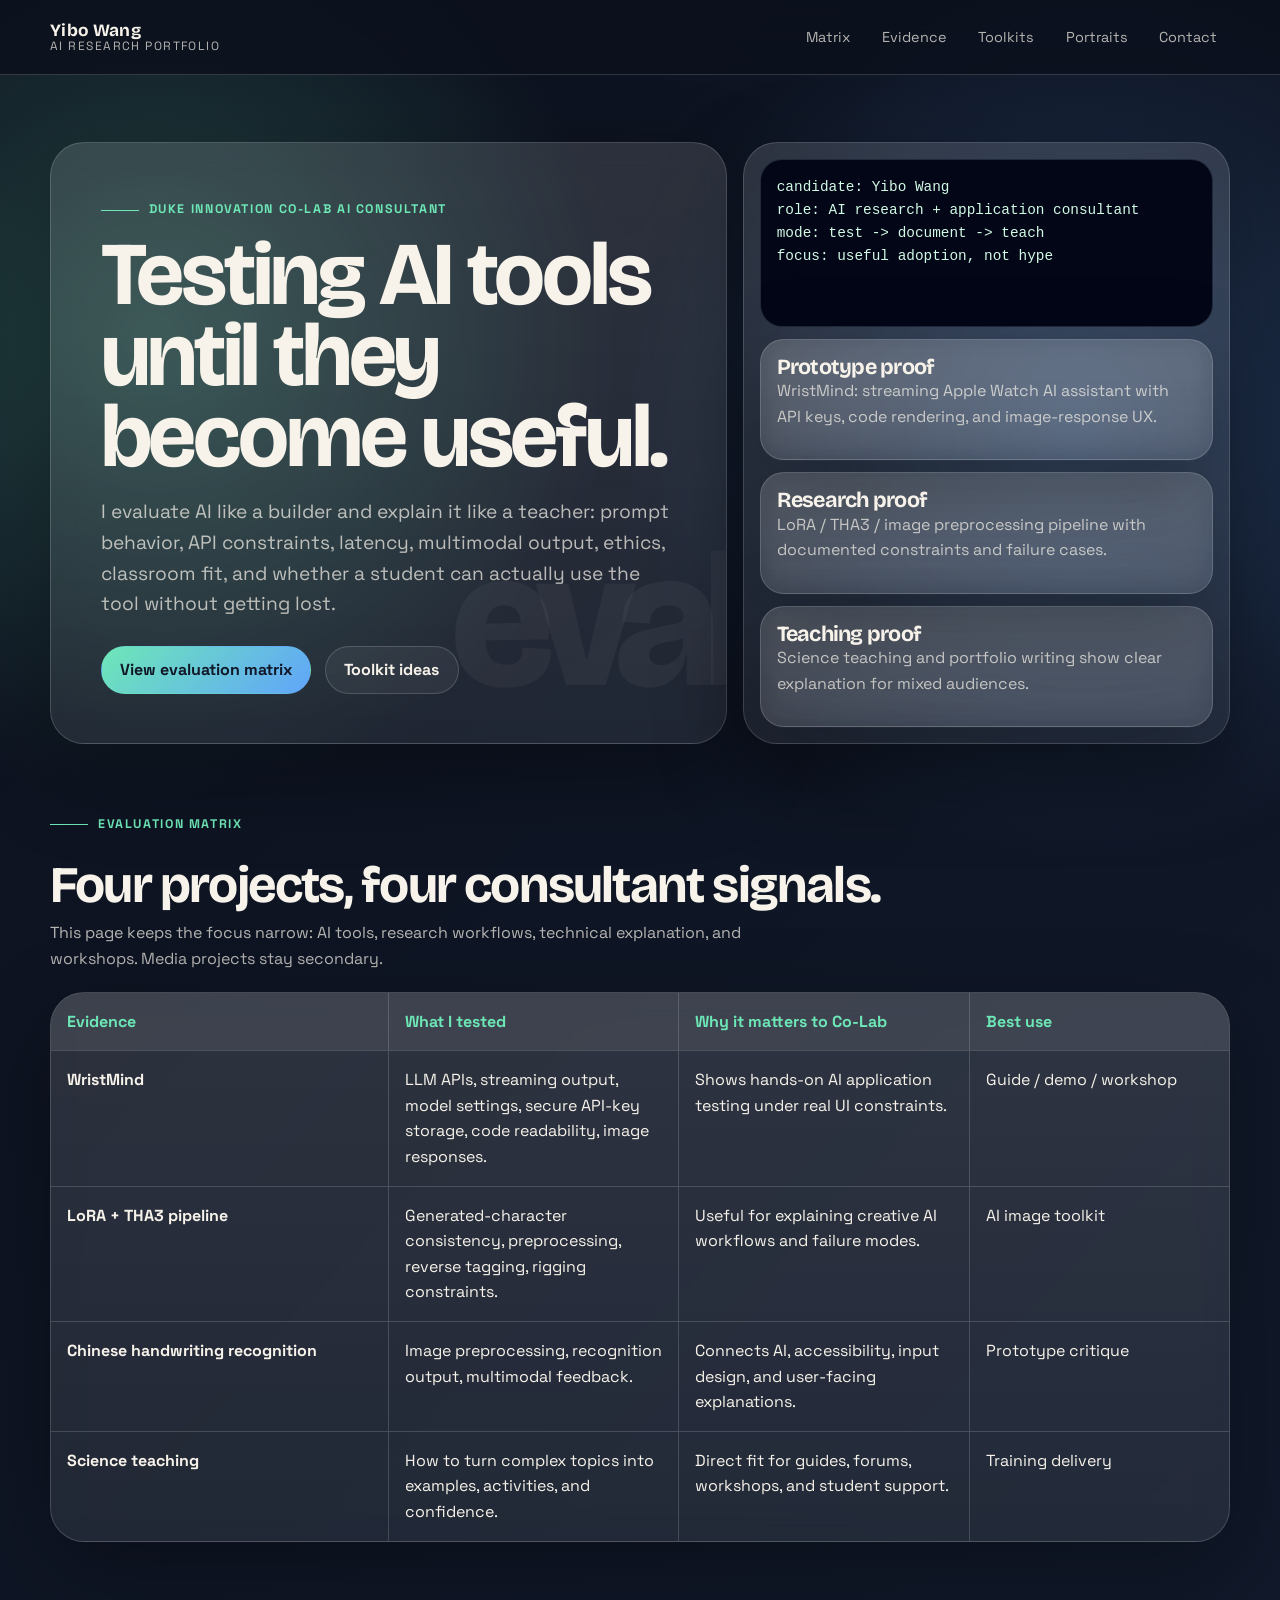
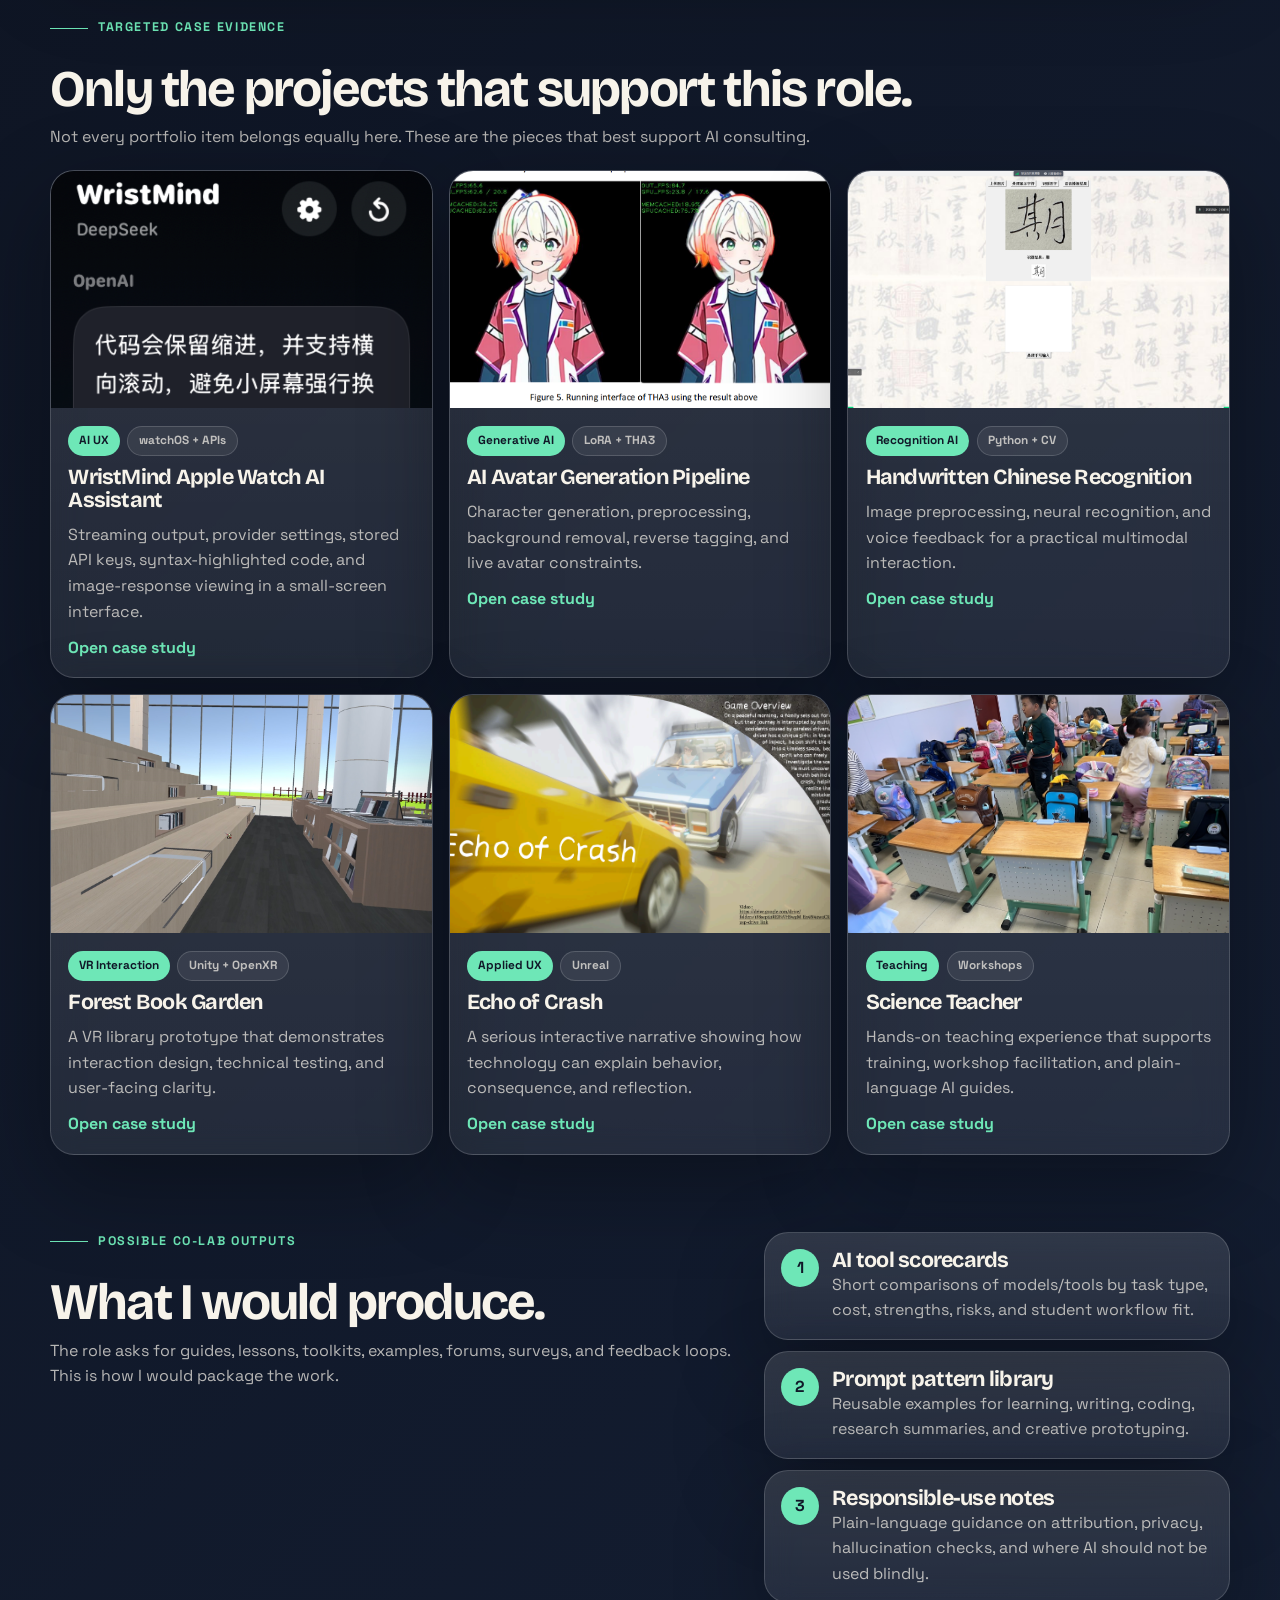
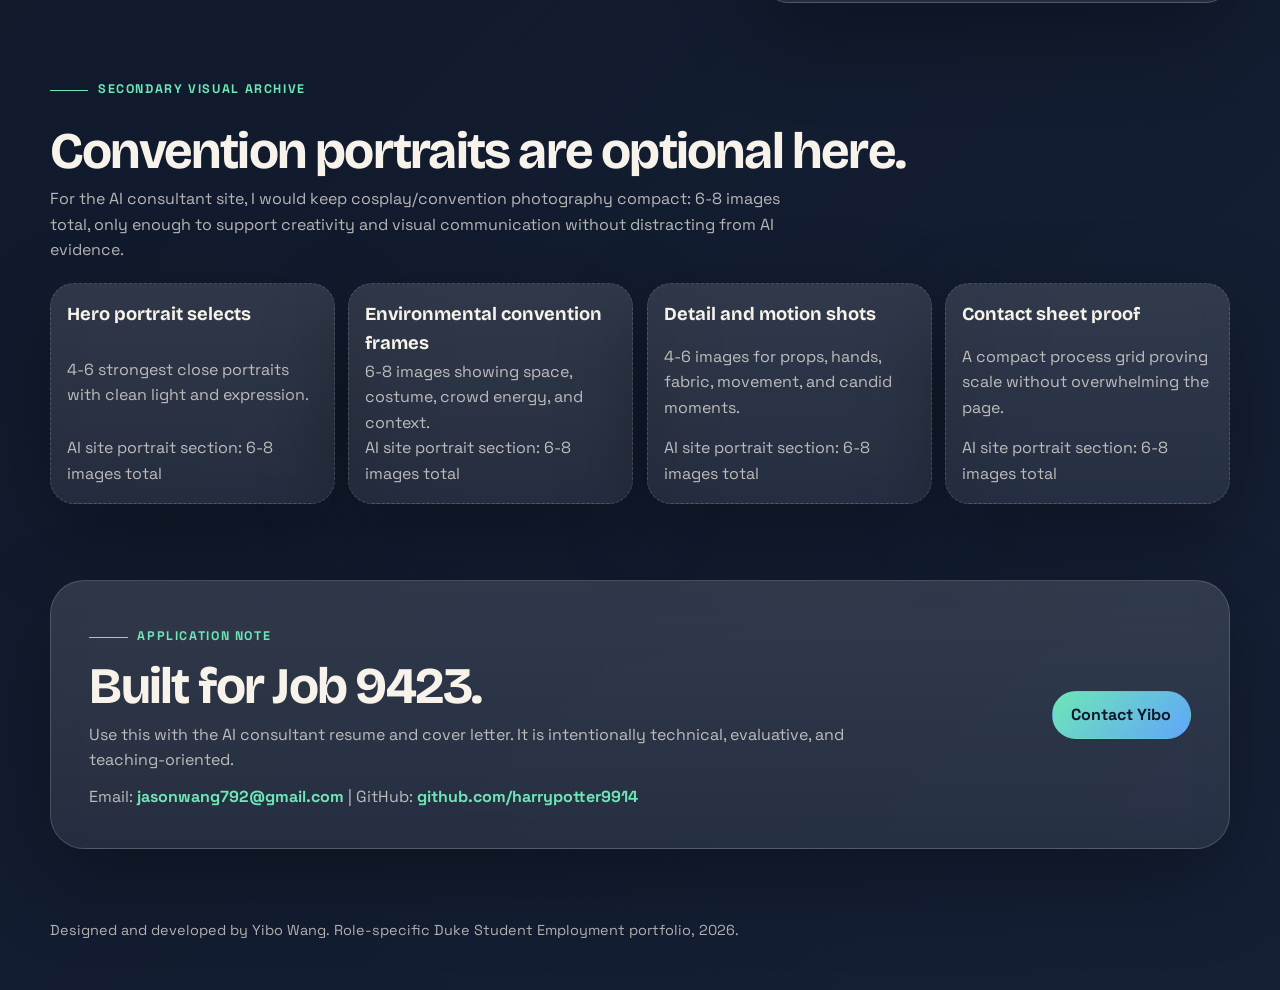
==== index.html @ 91f69fd5 "Build role-specific Duke portfolio site" ====
<!DOCTYPE html><html lang="en"><head><meta charset="UTF-8"><meta name="viewport" content="width=device-width, initial-scale=1.0"><title>Yibo Wang | AI Research and Application Consultant Portfolio</title><meta name="description" content="AI consulting portfolio for Duke Innovation Co-Lab."><meta property="og:title" content="Yibo Wang | AI Research and Application Consultant Portfolio"><meta property="og:description" content="AI consulting portfolio for Duke Innovation Co-Lab."><meta property="og:type" content="website"><link rel="preconnect" href="https://fonts.googleapis.com"><link rel="preconnect" href="https://fonts.gstatic.com" crossorigin><link href="https://fonts.googleapis.com/css2?family=Bricolage+Grotesque:wght@500;700;800&family=Space+Grotesk:wght@400;500;700&display=swap" rel="stylesheet"><link rel="stylesheet" href="assets/css/role-site.css"></head><body class="theme-ai"><header class="site-header"><div class="container header-row"><a class="brand" href="#top"><strong>Yibo Wang</strong><span>AI Research Portfolio</span></a><nav class="site-nav"><ul><li><a href="#matrix">Matrix</a></li><li><a href="#work">Evidence</a></li><li><a href="#toolkits">Toolkits</a></li><li><a href="#portraits">Portraits</a></li><li><a href="#contact">Contact</a></li></ul></nav></div></header><main id="top">
<section class="ai-hero"><div class="container ai-hero-grid"><div class="card ai-main"><div class="eyebrow">Duke Innovation Co-Lab AI Consultant</div><h1>Testing AI tools until they become useful.</h1><p class="lede">I evaluate AI like a builder and explain it like a teacher: prompt behavior, API constraints, latency, multimodal output, ethics, classroom fit, and whether a student can actually use the tool without getting lost.</p><div class="actions"><a class="button" href="#matrix">View evaluation matrix</a><a class="button-secondary" href="#toolkits">Toolkit ideas</a></div></div><aside class="terminal-card card"><pre>candidate: Yibo Wang
role: AI research + application consultant
mode: test -> document -> teach
focus: useful adoption, not hype</pre><div class="lab-stack"><div class="mini-card"><h3>Prototype proof</h3><p>WristMind: streaming Apple Watch AI assistant with API keys, code rendering, and image-response UX.</p></div><div class="mini-card"><h3>Research proof</h3><p>LoRA / THA3 / image preprocessing pipeline with documented constraints and failure cases.</p></div><div class="mini-card"><h3>Teaching proof</h3><p>Science teaching and portfolio writing show clear explanation for mixed audiences.</p></div></div></aside></div></section>
<section class="section" id="matrix"><div class="container"><div class="section-heading"><div class="eyebrow">Evaluation matrix</div><h2>Four projects, four consultant signals.</h2><p>This page keeps the focus narrow: AI tools, research workflows, technical explanation, and workshops. Media projects stay secondary.</p></div><div class="matrix"><div class="matrix-row matrix-head"><div>Evidence</div><div>What I tested</div><div>Why it matters to Co-Lab</div><div>Best use</div></div><div class="matrix-row"><div><strong>WristMind</strong></div><div>LLM APIs, streaming output, model settings, secure API-key storage, code readability, image responses.</div><div>Shows hands-on AI application testing under real UI constraints.</div><div>Guide / demo / workshop</div></div><div class="matrix-row"><div><strong>LoRA + THA3 pipeline</strong></div><div>Generated-character consistency, preprocessing, reverse tagging, rigging constraints.</div><div>Useful for explaining creative AI workflows and failure modes.</div><div>AI image toolkit</div></div><div class="matrix-row"><div><strong>Chinese handwriting recognition</strong></div><div>Image preprocessing, recognition output, multimodal feedback.</div><div>Connects AI, accessibility, input design, and user-facing explanations.</div><div>Prototype critique</div></div><div class="matrix-row"><div><strong>Science teaching</strong></div><div>How to turn complex topics into examples, activities, and confidence.</div><div>Direct fit for guides, forums, workshops, and student support.</div><div>Training delivery</div></div></div></div></section>
<section class="section" id="work"><div class="container"><div class="section-heading"><div class="eyebrow">Targeted case evidence</div><h2>Only the projects that support this role.</h2><p>Not every portfolio item belongs equally here. These are the pieces that best support AI consulting.</p></div><div class="grid-3"><article class="work-card"><img src="assets/images/wristmind/code.png" alt="WristMind Apple Watch code rendering screenshot"><div class="card-body"><div class="tag-row"><span class="tag">AI UX</span><span class="pill">watchOS + APIs</span></div><h3>WristMind Apple Watch AI Assistant</h3><p>Streaming output, provider settings, stored API keys, syntax-highlighted code, and image-response viewing in a small-screen interface.</p><a class="project-link" href="projects/wristmind.html">Open case study</a></div></article><article class="work-card"><img src="assets/images/research-project2.png" alt="AI Avatar Generation Pipeline"><div class="card-body"><div class="tag-row"><span class="tag">Generative AI</span><span class="pill">LoRA + THA3</span></div><h3>AI Avatar Generation Pipeline</h3><p>Character generation, preprocessing, background removal, reverse tagging, and live avatar constraints.</p><a class="project-link" href="projects/research-project2.html">Open case study</a></div></article><article class="work-card"><img src="assets/images/software-project2.png" alt="Handwritten Chinese Recognition"><div class="card-body"><div class="tag-row"><span class="tag">Recognition AI</span><span class="pill">Python + CV</span></div><h3>Handwritten Chinese Recognition</h3><p>Image preprocessing, neural recognition, and voice feedback for a practical multimodal interaction.</p><a class="project-link" href="projects/software-project2.html">Open case study</a></div></article><article class="work-card"><img src="assets/images/game-project1.png" alt="Forest Book Garden"><div class="card-body"><div class="tag-row"><span class="tag">VR Interaction</span><span class="pill">Unity + OpenXR</span></div><h3>Forest Book Garden</h3><p>A VR library prototype that demonstrates interaction design, technical testing, and user-facing clarity.</p><a class="project-link" href="projects/game-project1.html">Open case study</a></div></article><article class="work-card"><img src="assets/images/project3.png" alt="Echo of Crash"><div class="card-body"><div class="tag-row"><span class="tag">Applied UX</span><span class="pill">Unreal</span></div><h3>Echo of Crash</h3><p>A serious interactive narrative showing how technology can explain behavior, consequence, and reflection.</p><a class="project-link" href="projects/project3.html">Open case study</a></div></article><article class="work-card"><img src="assets/images/volunteer-project2.jpg" alt="Science Teacher"><div class="card-body"><div class="tag-row"><span class="tag">Teaching</span><span class="pill">Workshops</span></div><h3>Science Teacher</h3><p>Hands-on teaching experience that supports training, workshop facilitation, and plain-language AI guides.</p><a class="project-link" href="projects/volunteer-project2.html">Open case study</a></div></article></div></div></section>
<section class="section" id="toolkits"><div class="container toolkit-grid"><div><div class="section-heading"><div class="eyebrow">Possible Co-Lab outputs</div><h2>What I would produce.</h2><p>The role asks for guides, lessons, toolkits, examples, forums, surveys, and feedback loops. This is how I would package the work.</p></div></div><div class="toolkit-list"><div class="mini-card"><span class="number">1</span><div><h3>AI tool scorecards</h3><p>Short comparisons of models/tools by task type, cost, strengths, risks, and student workflow fit.</p></div></div><div class="mini-card"><span class="number">2</span><div><h3>Prompt pattern library</h3><p>Reusable examples for learning, writing, coding, research summaries, and creative prototyping.</p></div></div><div class="mini-card"><span class="number">3</span><div><h3>Responsible-use notes</h3><p>Plain-language guidance on attribution, privacy, hallucination checks, and where AI should not be used blindly.</p></div></div></div></div></section>
<section class="section" id="portraits"><div class="container"><div class="section-heading"><div class="eyebrow">Secondary visual archive</div><h2>Convention portraits are optional here.</h2><p>For the AI consultant site, I would keep cosplay/convention photography compact: 6-8 images total, only enough to support creativity and visual communication without distracting from AI evidence.</p></div><div class="grid-4"><article class="placeholder-card"><strong>Hero portrait selects</strong><span>4-6 strongest close portraits with clean light and expression.</span><span>AI site portrait section: 6-8 images total</span></article><article class="placeholder-card"><strong>Environmental convention frames</strong><span>6-8 images showing space, costume, crowd energy, and context.</span><span>AI site portrait section: 6-8 images total</span></article><article class="placeholder-card"><strong>Detail and motion shots</strong><span>4-6 images for props, hands, fabric, movement, and candid moments.</span><span>AI site portrait section: 6-8 images total</span></article><article class="placeholder-card"><strong>Contact sheet proof</strong><span>A compact process grid proving scale without overwhelming the page.</span><span>AI site portrait section: 6-8 images total</span></article></div></div></section>
<section class="section" id="contact"><div class="container contact-card card"><div><div class="eyebrow">Application note</div><h2>Built for Job 9423.</h2><p>Use this with the AI consultant resume and cover letter. It is intentionally technical, evaluative, and teaching-oriented.</p><p>Email: <a class="project-link" href="mailto:jasonwang792@gmail.com">jasonwang792@gmail.com</a> | GitHub: <a class="project-link" href="https://github.com/harrypotter9914">github.com/harrypotter9914</a></p></div><a class="button" href="mailto:jasonwang792@gmail.com">Contact Yibo</a></div></section>
</main><footer class="footer"><div class="container">Designed and developed by Yibo Wang. Role-specific Duke Student Employment portfolio, 2026.</div></footer></body></html>
---- assets/css/role-site.css ----
:root {
  --bg: #0c111d;
  --bg2: #152036;
  --surface: rgba(255,255,255,.08);
  --surface2: rgba(255,255,255,.13);
  --text: #f7f3ea;
  --muted: rgba(247,243,234,.72);
  --line: rgba(255,255,255,.16);
  --accent: #6ee7b7;
  --accent2: #60a5fa;
  --ink: #101828;
  --shadow: 0 30px 90px rgba(0,0,0,.32);
  --radius-xl: 34px;
  --radius-lg: 24px;
  --radius-md: 16px;
  --max: 1180px;
}
.theme-cinema { --bg:#130d0b; --bg2:#281611; --surface:rgba(255,241,224,.09); --surface2:rgba(255,241,224,.15); --text:#fff6ed; --muted:rgba(255,246,237,.72); --line:rgba(255,214,173,.18); --accent:#ffb703; --accent2:#f97316; }
.theme-maker { --bg:#071a18; --bg2:#12312d; --surface:rgba(237,255,249,.09); --surface2:rgba(237,255,249,.15); --text:#f2fffb; --muted:rgba(242,255,251,.73); --line:rgba(165,243,214,.18); --accent:#2dd4bf; --accent2:#facc15; }
.theme-athletics { --bg:#001a57; --bg2:#062d78; --surface:rgba(255,255,255,.10); --surface2:rgba(255,255,255,.16); --text:#fff; --muted:rgba(255,255,255,.76); --line:rgba(255,255,255,.20); --accent:#fff; --accent2:#8ec5ff; }
*{box-sizing:border-box} html{scroll-behavior:smooth} body{margin:0;color:var(--text);font-family:'Space Grotesk','Segoe UI',sans-serif;line-height:1.6;background:radial-gradient(circle at 12% 8%,color-mix(in srgb,var(--accent) 24%,transparent),transparent 29rem),radial-gradient(circle at 84% 10%,color-mix(in srgb,var(--accent2) 24%,transparent),transparent 28rem),linear-gradient(135deg,var(--bg),var(--bg2));overflow-x:hidden} a{color:inherit} img{display:block;max-width:100%}.container{width:min(calc(100% - 2rem),var(--max));margin:0 auto}.site-header{position:sticky;top:0;z-index:40;border-bottom:1px solid var(--line);background:color-mix(in srgb,var(--bg) 82%,transparent);backdrop-filter:blur(18px)}.header-row{min-height:74px;display:flex;align-items:center;justify-content:space-between;gap:1rem}.brand{display:grid;text-decoration:none;line-height:1.1}.brand strong{font-family:'Bricolage Grotesque','Space Grotesk',sans-serif;font-size:1.08rem;letter-spacing:.02em}.brand span{color:var(--muted);font-size:.75rem;letter-spacing:.12em;text-transform:uppercase}.site-nav ul{display:flex;flex-wrap:wrap;align-items:center;gap:.32rem;margin:0;padding:0;list-style:none}.site-nav a{text-decoration:none;color:var(--muted);padding:.62rem .82rem;border-radius:999px;font-size:.9rem}.site-nav a:hover{background:var(--surface);color:var(--text)}h1,h2,h3{font-family:'Bricolage Grotesque','Space Grotesk',sans-serif;letter-spacing:-.035em}h1{margin:0;font-size:clamp(3rem,7vw,6.4rem);line-height:.9}h2{margin:0;font-size:clamp(2.05rem,4vw,3.6rem);line-height:.94}h3{margin:0;font-size:1.35rem;line-height:1.05}.eyebrow{display:inline-flex;align-items:center;gap:.6rem;margin-bottom:.95rem;color:var(--accent);font-size:.78rem;font-weight:850;letter-spacing:.13em;text-transform:uppercase}.eyebrow:before{content:'';width:2.4rem;height:1px;background:currentColor}.lede{margin:1.25rem 0 0;color:var(--muted);font-size:clamp(1.02rem,1.6vw,1.2rem);max-width:50rem}.section{padding:2.4rem 0}.section-heading{display:grid;gap:.7rem;margin-bottom:1.25rem}.section-heading p{margin:0;color:var(--muted);max-width:48rem}.button,.button-secondary{display:inline-flex;align-items:center;justify-content:center;min-height:48px;padding:0 1.15rem;border-radius:999px;text-decoration:none;font-weight:850;border:1px solid transparent}.button{color:var(--ink);background:linear-gradient(135deg,var(--accent),var(--accent2))}.theme-athletics .button{color:#001a57}.button-secondary{border-color:var(--line);background:rgba(255,255,255,.06);color:var(--text)}.actions{display:flex;flex-wrap:wrap;gap:.85rem;margin-top:1.6rem}.card,.work-card,.mini-card,.note-card,.gear-card,.placeholder-card,.matrix,.lane,.score-card,.story-card{border:1px solid var(--line);background:linear-gradient(180deg,var(--surface2),var(--surface));box-shadow:var(--shadow);backdrop-filter:blur(14px)}.work-card{border-radius:var(--radius-lg);overflow:hidden}.work-card img{width:100%;aspect-ratio:16/10;object-fit:cover}.card-body{display:grid;gap:.65rem;padding:1.08rem}.work-card p,.mini-card p,.note-card p,.gear-card p,.story-card p,.score-card p{margin:0;color:var(--muted)}.tag-row{display:flex;flex-wrap:wrap;gap:.45rem}.tag,.pill{display:inline-flex;align-items:center;min-height:30px;padding:0 .68rem;border-radius:999px;font-size:.74rem;font-weight:850}.tag{color:var(--ink);background:var(--accent)}.theme-athletics .tag{color:#001a57}.pill{color:var(--muted);background:rgba(255,255,255,.07);border:1px solid var(--line)}.project-link{color:var(--accent);font-weight:850;text-decoration:none}.project-link:hover{text-decoration:underline}.grid-2{display:grid;grid-template-columns:repeat(2,minmax(0,1fr));gap:1rem}.grid-3{display:grid;grid-template-columns:repeat(3,minmax(0,1fr));gap:1rem}.grid-4{display:grid;grid-template-columns:repeat(4,minmax(0,1fr));gap:.85rem}.placeholder-card{min-height:185px;border-radius:var(--radius-lg);padding:1rem;display:flex;flex-direction:column;justify-content:space-between;border-style:dashed}.placeholder-card strong{font-family:'Bricolage Grotesque',sans-serif;font-size:1.15rem}.placeholder-card span{color:var(--muted)}.note{padding:1rem;border-radius:var(--radius-lg);border:1px solid var(--line);background:rgba(255,255,255,.06);color:var(--muted)}.contact-card{border-radius:var(--radius-xl);padding:clamp(1.4rem,4vw,2.4rem);display:grid;grid-template-columns:1fr auto;gap:1rem;align-items:center}.contact-card p{color:var(--muted);margin:.7rem 0 0;max-width:48rem}.footer{padding:2rem 0 3rem;color:var(--muted);font-size:.9rem}

/* AI lab layout */
.ai-hero{padding:4.2rem 0 2rem}.ai-hero-grid{display:grid;grid-template-columns:minmax(0,1fr) minmax(320px,.72fr);gap:1rem;align-items:stretch}.ai-main{border-radius:var(--radius-xl);padding:clamp(1.7rem,4vw,3.1rem);position:relative;overflow:hidden}.ai-main:after{content:'eval';position:absolute;right:-.5rem;bottom:-2rem;color:rgba(255,255,255,.045);font-family:'Bricolage Grotesque';font-size:12rem;font-weight:800;letter-spacing:-.08em}.terminal-card{border-radius:var(--radius-xl);padding:1rem;display:grid;gap:.75rem}.terminal-card pre{margin:0;white-space:pre-wrap;color:#d1fae5;background:#020617;border:1px solid rgba(148,163,184,.22);border-radius:22px;padding:1rem;font-size:.9rem}.lab-stack{display:grid;gap:.75rem}.mini-card{border-radius:var(--radius-lg);padding:1rem}.matrix{border-radius:var(--radius-xl);overflow:hidden}.matrix-row{display:grid;grid-template-columns:1.1fr .95fr .95fr .85fr;border-top:1px solid var(--line)}.matrix-row:first-child{border-top:0}.matrix-row>*{padding:1rem;border-left:1px solid var(--line)}.matrix-row>*:first-child{border-left:0}.matrix-head{background:rgba(255,255,255,.08);font-weight:850;color:var(--accent)}.toolkit-grid{display:grid;grid-template-columns:1.2fr .8fr;gap:1rem}.toolkit-list{display:grid;gap:.7rem}.toolkit-list .mini-card{display:grid;grid-template-columns:auto 1fr;gap:.8rem;align-items:start}.number{display:inline-grid;place-items:center;width:38px;height:38px;border-radius:50%;background:var(--accent);color:var(--ink);font-weight:900}

/* Cinema layout */
.cinema-hero{padding:3.2rem 0 1.5rem}.cinema-frame{border-radius:42px;overflow:hidden;position:relative;min-height:620px;display:grid;grid-template-rows:1fr auto;background:#070403;box-shadow:var(--shadow)}.cinema-frame:before,.cinema-frame:after{content:'';position:absolute;left:0;right:0;height:36px;background:repeating-linear-gradient(90deg,rgba(255,255,255,.18) 0 34px,transparent 34px 58px);z-index:2}.cinema-frame:before{top:0}.cinema-frame:after{bottom:0}.cinema-image{position:absolute;inset:0;width:100%;height:100%;object-fit:cover;opacity:.56}.cinema-copy{position:relative;z-index:3;align-self:end;padding:clamp(2rem,5vw,4rem);max-width:850px}.cinema-copy h1{max-width:11ch;text-shadow:0 16px 45px rgba(0,0,0,.55)}.reel-strip{position:relative;z-index:3;display:grid;grid-template-columns:repeat(4,1fr);gap:.6rem;padding:0 clamp(1rem,3vw,2rem) 2rem}.reel-strip a{display:grid;text-decoration:none;border:1px solid var(--line);border-radius:18px;overflow:hidden;background:rgba(0,0,0,.38)}.reel-strip img{aspect-ratio:16/9;object-fit:cover}.reel-strip span{padding:.65rem;font-weight:800}.lead-layout{display:grid;grid-template-columns:minmax(0,1.35fr) minmax(280px,.65fr);gap:1rem}.lead-layout .work-card:first-child img{aspect-ratio:16/9}.production-board{display:grid;grid-template-columns:repeat(3,1fr);gap:1rem}.gear-card{border-radius:var(--radius-lg);padding:1.15rem}.gear-card ul{margin:.6rem 0 0;padding-left:1.1rem;color:var(--muted)}.portrait-stage{display:grid;grid-template-columns:.72fr 1.28fr;gap:1rem;align-items:stretch}

/* Maker layout */
.maker-hero{padding:3.6rem 0 1.6rem}.maker-board{display:grid;grid-template-columns:.85fr 1.15fr;gap:1rem}.maker-intro{border-radius:var(--radius-xl);padding:clamp(1.7rem,4vw,3rem)}.content-lanes{display:grid;grid-template-columns:repeat(2,1fr);gap:.85rem}.lane{border-radius:var(--radius-lg);padding:1rem;min-height:210px;display:grid;align-content:space-between}.lane strong{font-family:'Bricolage Grotesque';font-size:1.35rem}.lane ul{margin:.7rem 0 0;padding-left:1rem;color:var(--muted)}.editorial-grid{display:grid;grid-template-columns:1.1fr .9fr;gap:1rem}.editorial-stack{display:grid;gap:1rem}.package-grid{display:grid;grid-template-columns:repeat(4,1fr);gap:.85rem}.package-grid .mini-card{min-height:180px}.maker-feature-grid{display:grid;grid-template-columns:repeat(6,1fr);gap:1rem}.maker-feature-grid .work-card:nth-child(1){grid-column:span 3}.maker-feature-grid .work-card:nth-child(2){grid-column:span 3}.maker-feature-grid .work-card{grid-column:span 2}

/* Athletics layout */
.athletics-hero{padding:3.4rem 0 1.7rem}.scoreboard{border-radius:28px;overflow:hidden;background:#00103a;border:1px solid var(--line);box-shadow:var(--shadow)}.score-top{display:grid;grid-template-columns:1fr auto 1fr;align-items:center;gap:1rem;padding:1rem 1.25rem;background:rgba(255,255,255,.1);border-bottom:1px solid var(--line);font-weight:900;letter-spacing:.12em;text-transform:uppercase}.score-number{font-family:'Bricolage Grotesque';font-size:clamp(2.8rem,8vw,7rem);line-height:.85}.score-body{display:grid;grid-template-columns:minmax(0,1fr) minmax(300px,.76fr);gap:1rem;padding:clamp(1.4rem,4vw,2.5rem)}.score-body h1{max-width:12ch}.score-card{border-radius:var(--radius-lg);padding:1rem;background:rgba(255,255,255,.1);border:1px solid var(--line)}.motion-board{display:grid;grid-template-columns:1.2fr .8fr;gap:1rem}.motion-board .work-card:first-child img{aspect-ratio:16/8}.support-grid{display:grid;grid-template-columns:repeat(5,1fr);gap:.75rem}.support-grid .mini-card{min-height:170px}.action-stack{display:grid;gap:1rem}.action-stack .work-card{display:grid;grid-template-columns:220px 1fr}.action-stack .work-card img{height:100%;aspect-ratio:auto}

@media(max-width:980px){.ai-hero-grid,.toolkit-grid,.lead-layout,.portrait-stage,.maker-board,.editorial-grid,.score-body,.motion-board{grid-template-columns:1fr}.grid-2,.grid-3,.grid-4,.production-board,.package-grid,.support-grid,.content-lanes{grid-template-columns:1fr}.matrix-row{grid-template-columns:1fr}.matrix-row>*{border-left:0;border-top:1px solid var(--line)}.matrix-row>*:first-child{border-top:0}.reel-strip{grid-template-columns:1fr 1fr}.maker-feature-grid,.maker-feature-grid .work-card{display:grid;grid-template-columns:1fr;grid-column:auto}.action-stack .work-card{grid-template-columns:1fr}.site-nav ul{display:none}.contact-card{grid-template-columns:1fr}.cinema-frame{min-height:560px}.score-top{grid-template-columns:1fr;text-align:center}}
@media(max-width:640px){.reel-strip{grid-template-columns:1fr}.cinema-copy{padding-top:5rem}.cinema-frame{min-height:680px}}
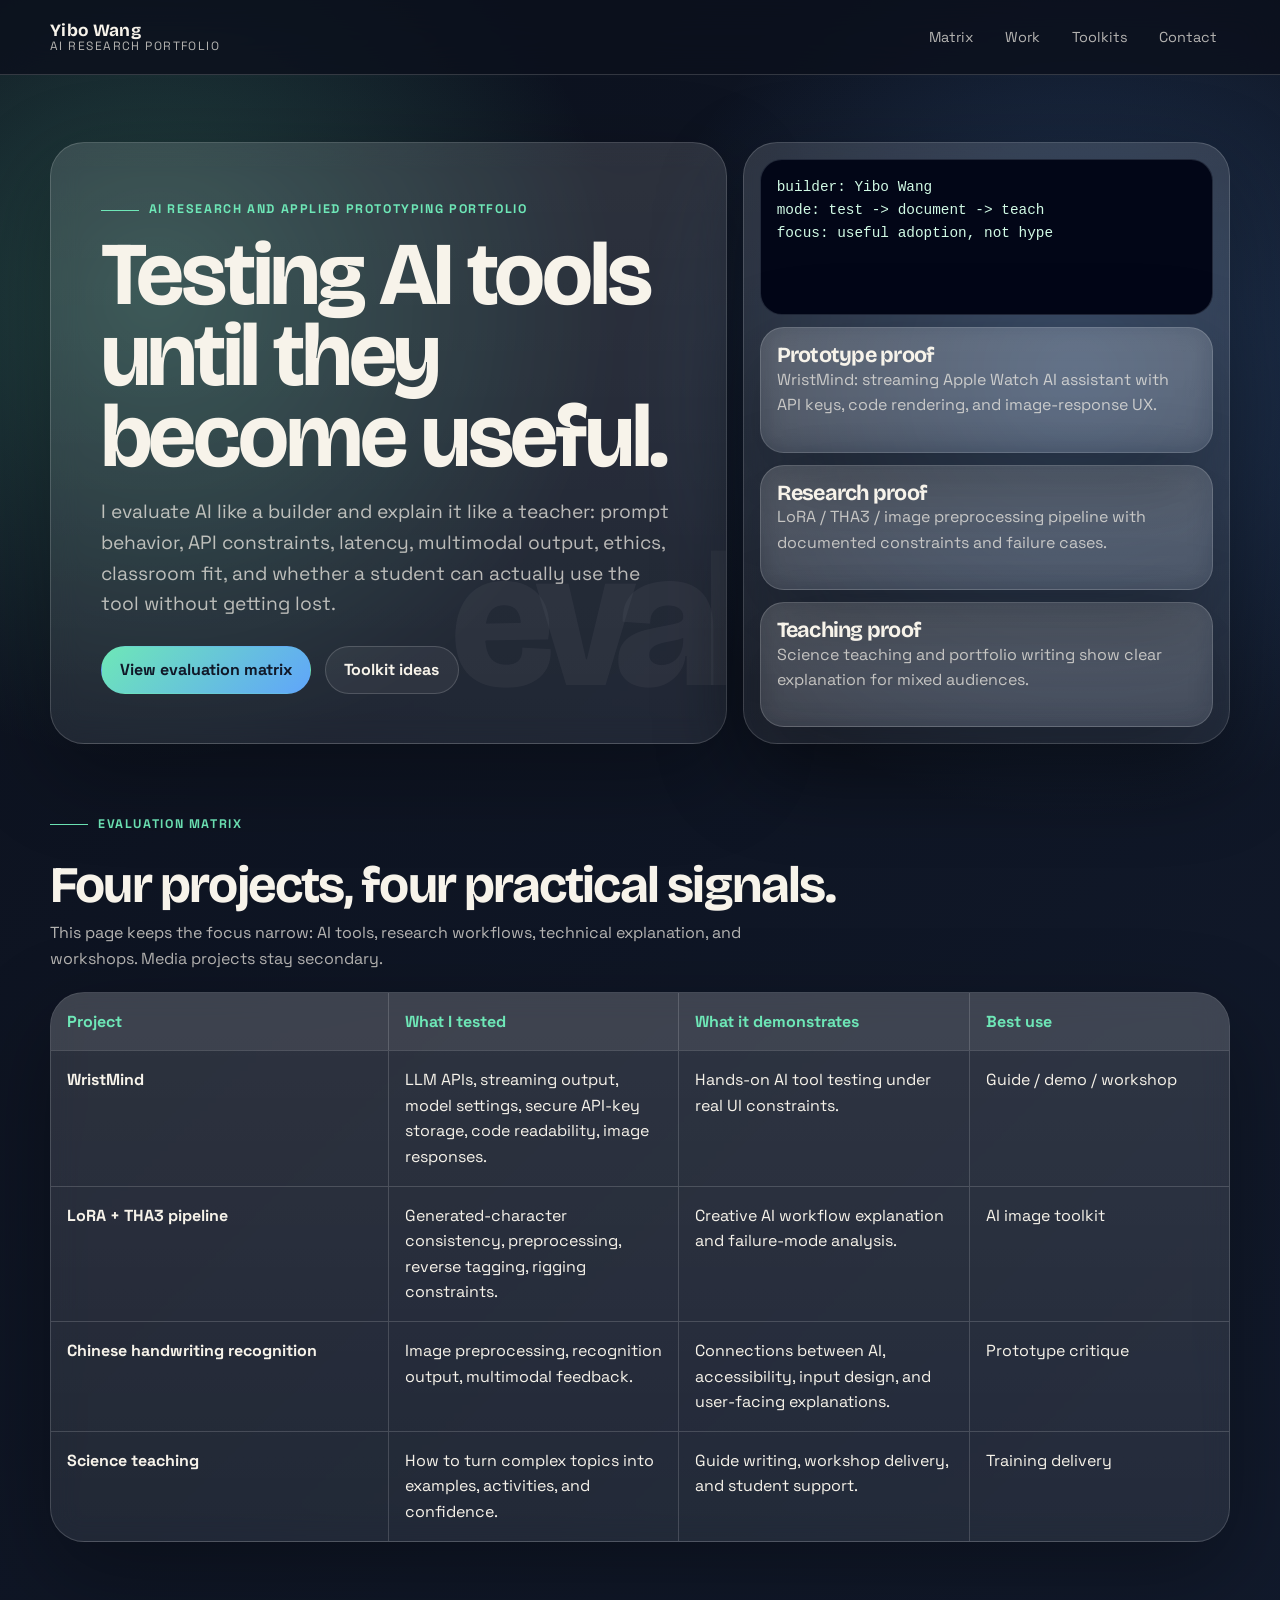
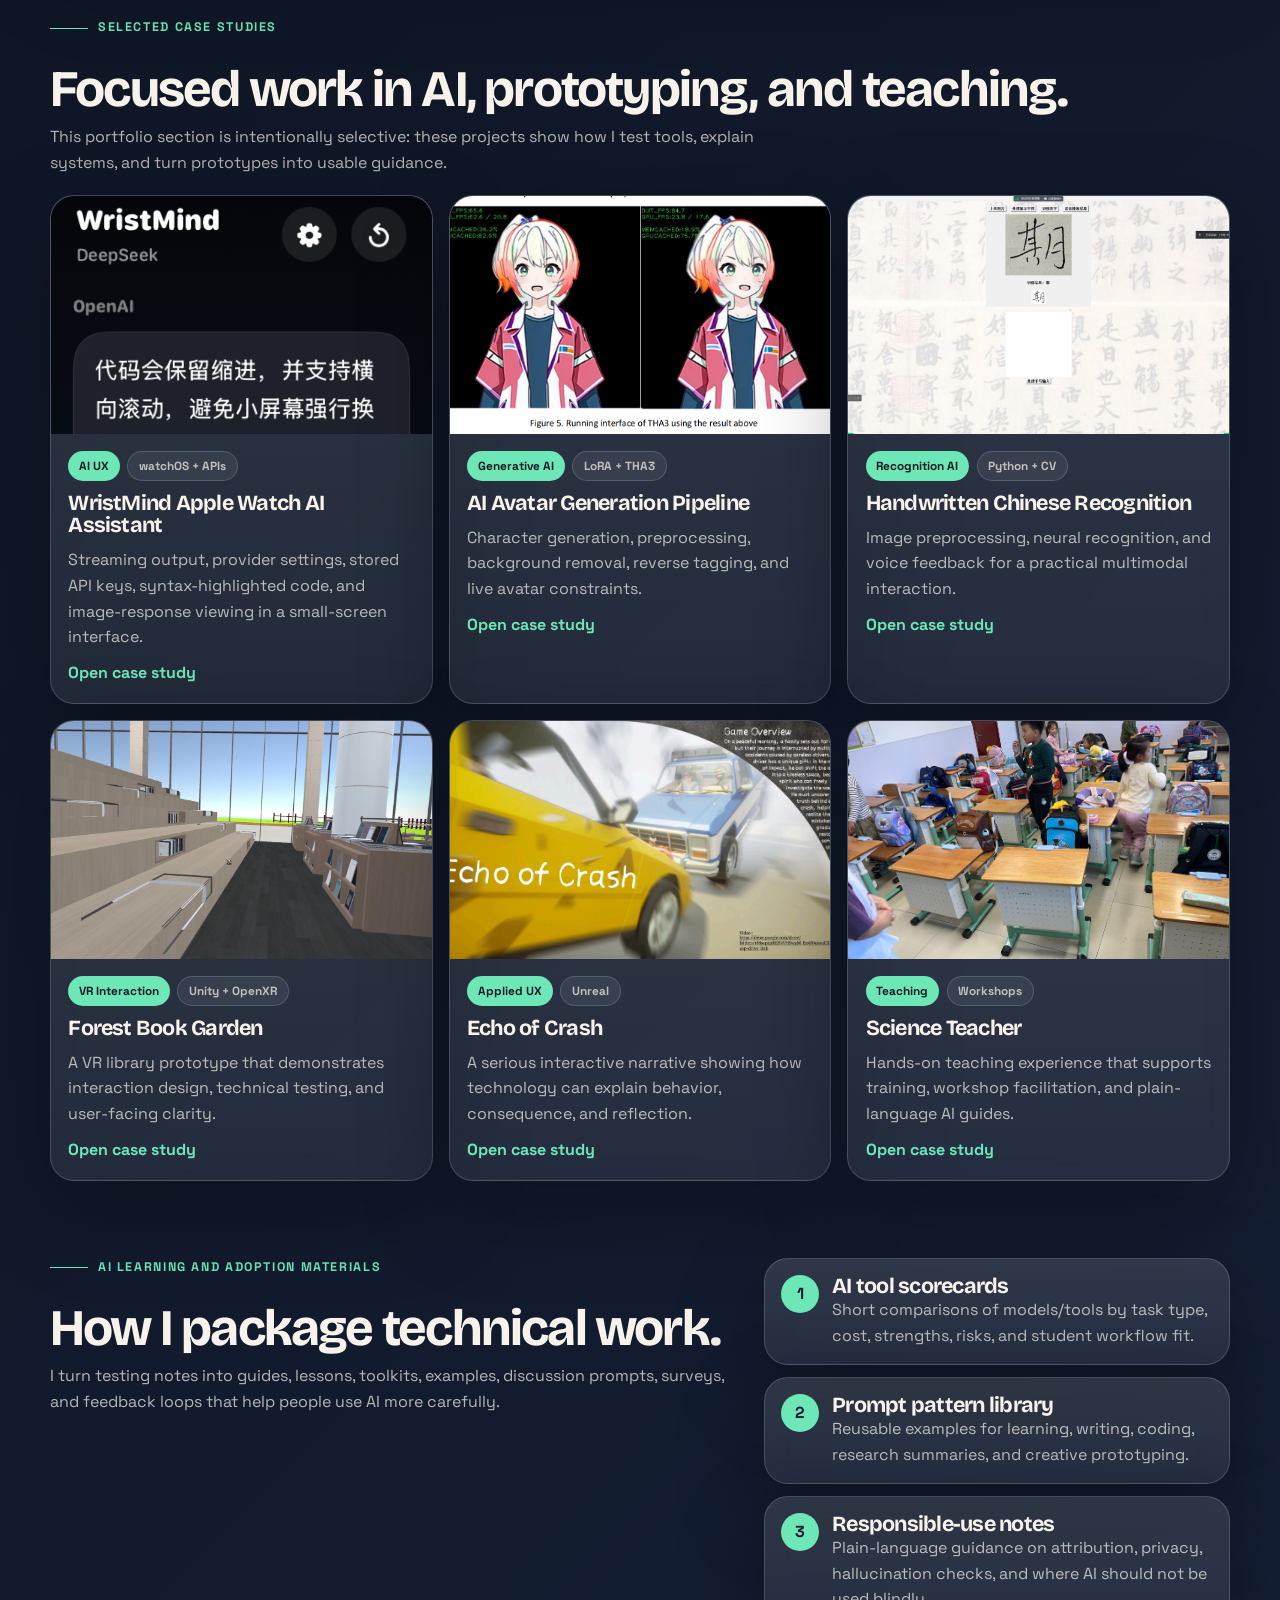
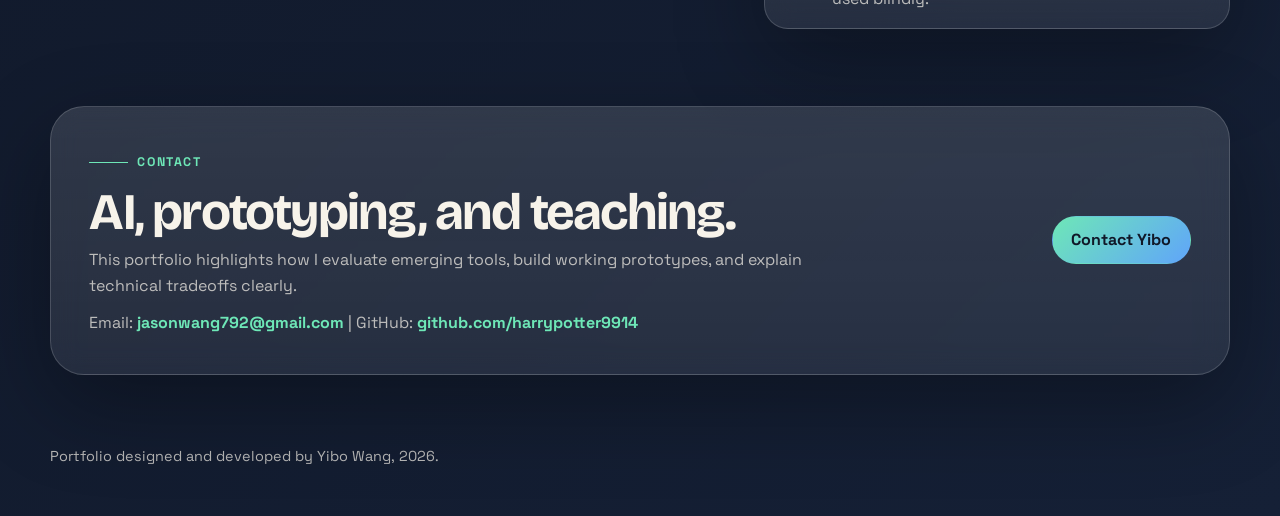
==== commit 01657885: "Polish portfolio copy and analytics" ====
--- a/index.html
+++ b/index.html
@@ -1,11 +1,9 @@
-<!DOCTYPE html><html lang="en"><head><meta charset="UTF-8"><meta name="viewport" content="width=device-width, initial-scale=1.0"><title>Yibo Wang | AI Research and Application Consultant Portfolio</title><meta name="description" content="AI consulting portfolio for Duke Innovation Co-Lab."><meta property="og:title" content="Yibo Wang | AI Research and Application Consultant Portfolio"><meta property="og:description" content="AI consulting portfolio for Duke Innovation Co-Lab."><meta property="og:type" content="website"><link rel="preconnect" href="https://fonts.googleapis.com"><link rel="preconnect" href="https://fonts.gstatic.com" crossorigin><link href="https://fonts.googleapis.com/css2?family=Bricolage+Grotesque:wght@500;700;800&family=Space+Grotesk:wght@400;500;700&display=swap" rel="stylesheet"><link rel="stylesheet" href="assets/css/role-site.css"></head><body class="theme-ai"><header class="site-header"><div class="container header-row"><a class="brand" href="#top"><strong>Yibo Wang</strong><span>AI Research Portfolio</span></a><nav class="site-nav"><ul><li><a href="#matrix">Matrix</a></li><li><a href="#work">Evidence</a></li><li><a href="#toolkits">Toolkits</a></li><li><a href="#portraits">Portraits</a></li><li><a href="#contact">Contact</a></li></ul></nav></div></header><main id="top">
-<section class="ai-hero"><div class="container ai-hero-grid"><div class="card ai-main"><div class="eyebrow">Duke Innovation Co-Lab AI Consultant</div><h1>Testing AI tools until they become useful.</h1><p class="lede">I evaluate AI like a builder and explain it like a teacher: prompt behavior, API constraints, latency, multimodal output, ethics, classroom fit, and whether a student can actually use the tool without getting lost.</p><div class="actions"><a class="button" href="#matrix">View evaluation matrix</a><a class="button-secondary" href="#toolkits">Toolkit ideas</a></div></div><aside class="terminal-card card"><pre>candidate: Yibo Wang
-role: AI research + application consultant
+<!DOCTYPE html><html lang="en"><head><meta charset="UTF-8"><meta name="viewport" content="width=device-width, initial-scale=1.0"><!-- Google tag (gtag.js) --><script async src="https://www.googletagmanager.com/gtag/js?id=G-P1YFTKP2V9"></script><script>window.dataLayer=window.dataLayer||[];function gtag(){dataLayer.push(arguments);}gtag('js',new Date());gtag('config','G-P1YFTKP2V9');</script><title>Yibo Wang | AI Research Portfolio</title><meta name="description" content="AI research, prototyping, and teaching portfolio by Yibo Wang."><meta property="og:title" content="Yibo Wang | AI Research Portfolio"><meta property="og:description" content="AI research, prototyping, and teaching portfolio by Yibo Wang."><meta property="og:type" content="website"><link rel="preconnect" href="https://fonts.googleapis.com"><link rel="preconnect" href="https://fonts.gstatic.com" crossorigin><link href="https://fonts.googleapis.com/css2?family=Bricolage+Grotesque:wght@500;700;800&family=Space+Grotesk:wght@400;500;700&display=swap" rel="stylesheet"><link rel="stylesheet" href="assets/css/role-site.css"></head><body class="theme-ai"><header class="site-header"><div class="container header-row"><a class="brand" href="#top"><strong>Yibo Wang</strong><span>AI Research Portfolio</span></a><nav class="site-nav"><ul><li><a href="#matrix">Matrix</a></li><li><a href="#work">Work</a></li><li><a href="#toolkits">Toolkits</a></li><li><a href="#contact">Contact</a></li></ul></nav></div></header><main id="top">
+<section class="ai-hero"><div class="container ai-hero-grid"><div class="card ai-main"><div class="eyebrow">AI Research and Applied Prototyping Portfolio</div><h1>Testing AI tools until they become useful.</h1><p class="lede">I evaluate AI like a builder and explain it like a teacher: prompt behavior, API constraints, latency, multimodal output, ethics, classroom fit, and whether a student can actually use the tool without getting lost.</p><div class="actions"><a class="button" href="#matrix">View evaluation matrix</a><a class="button-secondary" href="#toolkits">Toolkit ideas</a></div></div><aside class="terminal-card card"><pre>builder: Yibo Wang
 mode: test -> document -> teach
 focus: useful adoption, not hype</pre><div class="lab-stack"><div class="mini-card"><h3>Prototype proof</h3><p>WristMind: streaming Apple Watch AI assistant with API keys, code rendering, and image-response UX.</p></div><div class="mini-card"><h3>Research proof</h3><p>LoRA / THA3 / image preprocessing pipeline with documented constraints and failure cases.</p></div><div class="mini-card"><h3>Teaching proof</h3><p>Science teaching and portfolio writing show clear explanation for mixed audiences.</p></div></div></aside></div></section>
-<section class="section" id="matrix"><div class="container"><div class="section-heading"><div class="eyebrow">Evaluation matrix</div><h2>Four projects, four consultant signals.</h2><p>This page keeps the focus narrow: AI tools, research workflows, technical explanation, and workshops. Media projects stay secondary.</p></div><div class="matrix"><div class="matrix-row matrix-head"><div>Evidence</div><div>What I tested</div><div>Why it matters to Co-Lab</div><div>Best use</div></div><div class="matrix-row"><div><strong>WristMind</strong></div><div>LLM APIs, streaming output, model settings, secure API-key storage, code readability, image responses.</div><div>Shows hands-on AI application testing under real UI constraints.</div><div>Guide / demo / workshop</div></div><div class="matrix-row"><div><strong>LoRA + THA3 pipeline</strong></div><div>Generated-character consistency, preprocessing, reverse tagging, rigging constraints.</div><div>Useful for explaining creative AI workflows and failure modes.</div><div>AI image toolkit</div></div><div class="matrix-row"><div><strong>Chinese handwriting recognition</strong></div><div>Image preprocessing, recognition output, multimodal feedback.</div><div>Connects AI, accessibility, input design, and user-facing explanations.</div><div>Prototype critique</div></div><div class="matrix-row"><div><strong>Science teaching</strong></div><div>How to turn complex topics into examples, activities, and confidence.</div><div>Direct fit for guides, forums, workshops, and student support.</div><div>Training delivery</div></div></div></div></section>
-<section class="section" id="work"><div class="container"><div class="section-heading"><div class="eyebrow">Targeted case evidence</div><h2>Only the projects that support this role.</h2><p>Not every portfolio item belongs equally here. These are the pieces that best support AI consulting.</p></div><div class="grid-3"><article class="work-card"><img src="assets/images/wristmind/code.png" alt="WristMind Apple Watch code rendering screenshot"><div class="card-body"><div class="tag-row"><span class="tag">AI UX</span><span class="pill">watchOS + APIs</span></div><h3>WristMind Apple Watch AI Assistant</h3><p>Streaming output, provider settings, stored API keys, syntax-highlighted code, and image-response viewing in a small-screen interface.</p><a class="project-link" href="projects/wristmind.html">Open case study</a></div></article><article class="work-card"><img src="assets/images/research-project2.png" alt="AI Avatar Generation Pipeline"><div class="card-body"><div class="tag-row"><span class="tag">Generative AI</span><span class="pill">LoRA + THA3</span></div><h3>AI Avatar Generation Pipeline</h3><p>Character generation, preprocessing, background removal, reverse tagging, and live avatar constraints.</p><a class="project-link" href="projects/research-project2.html">Open case study</a></div></article><article class="work-card"><img src="assets/images/software-project2.png" alt="Handwritten Chinese Recognition"><div class="card-body"><div class="tag-row"><span class="tag">Recognition AI</span><span class="pill">Python + CV</span></div><h3>Handwritten Chinese Recognition</h3><p>Image preprocessing, neural recognition, and voice feedback for a practical multimodal interaction.</p><a class="project-link" href="projects/software-project2.html">Open case study</a></div></article><article class="work-card"><img src="assets/images/game-project1.png" alt="Forest Book Garden"><div class="card-body"><div class="tag-row"><span class="tag">VR Interaction</span><span class="pill">Unity + OpenXR</span></div><h3>Forest Book Garden</h3><p>A VR library prototype that demonstrates interaction design, technical testing, and user-facing clarity.</p><a class="project-link" href="projects/game-project1.html">Open case study</a></div></article><article class="work-card"><img src="assets/images/project3.png" alt="Echo of Crash"><div class="card-body"><div class="tag-row"><span class="tag">Applied UX</span><span class="pill">Unreal</span></div><h3>Echo of Crash</h3><p>A serious interactive narrative showing how technology can explain behavior, consequence, and reflection.</p><a class="project-link" href="projects/project3.html">Open case study</a></div></article><article class="work-card"><img src="assets/images/volunteer-project2.jpg" alt="Science Teacher"><div class="card-body"><div class="tag-row"><span class="tag">Teaching</span><span class="pill">Workshops</span></div><h3>Science Teacher</h3><p>Hands-on teaching experience that supports training, workshop facilitation, and plain-language AI guides.</p><a class="project-link" href="projects/volunteer-project2.html">Open case study</a></div></article></div></div></section>
-<section class="section" id="toolkits"><div class="container toolkit-grid"><div><div class="section-heading"><div class="eyebrow">Possible Co-Lab outputs</div><h2>What I would produce.</h2><p>The role asks for guides, lessons, toolkits, examples, forums, surveys, and feedback loops. This is how I would package the work.</p></div></div><div class="toolkit-list"><div class="mini-card"><span class="number">1</span><div><h3>AI tool scorecards</h3><p>Short comparisons of models/tools by task type, cost, strengths, risks, and student workflow fit.</p></div></div><div class="mini-card"><span class="number">2</span><div><h3>Prompt pattern library</h3><p>Reusable examples for learning, writing, coding, research summaries, and creative prototyping.</p></div></div><div class="mini-card"><span class="number">3</span><div><h3>Responsible-use notes</h3><p>Plain-language guidance on attribution, privacy, hallucination checks, and where AI should not be used blindly.</p></div></div></div></div></section>
-<section class="section" id="portraits"><div class="container"><div class="section-heading"><div class="eyebrow">Secondary visual archive</div><h2>Convention portraits are optional here.</h2><p>For the AI consultant site, I would keep cosplay/convention photography compact: 6-8 images total, only enough to support creativity and visual communication without distracting from AI evidence.</p></div><div class="grid-4"><article class="placeholder-card"><strong>Hero portrait selects</strong><span>4-6 strongest close portraits with clean light and expression.</span><span>AI site portrait section: 6-8 images total</span></article><article class="placeholder-card"><strong>Environmental convention frames</strong><span>6-8 images showing space, costume, crowd energy, and context.</span><span>AI site portrait section: 6-8 images total</span></article><article class="placeholder-card"><strong>Detail and motion shots</strong><span>4-6 images for props, hands, fabric, movement, and candid moments.</span><span>AI site portrait section: 6-8 images total</span></article><article class="placeholder-card"><strong>Contact sheet proof</strong><span>A compact process grid proving scale without overwhelming the page.</span><span>AI site portrait section: 6-8 images total</span></article></div></div></section>
-<section class="section" id="contact"><div class="container contact-card card"><div><div class="eyebrow">Application note</div><h2>Built for Job 9423.</h2><p>Use this with the AI consultant resume and cover letter. It is intentionally technical, evaluative, and teaching-oriented.</p><p>Email: <a class="project-link" href="mailto:jasonwang792@gmail.com">jasonwang792@gmail.com</a> | GitHub: <a class="project-link" href="https://github.com/harrypotter9914">github.com/harrypotter9914</a></p></div><a class="button" href="mailto:jasonwang792@gmail.com">Contact Yibo</a></div></section>
-</main><footer class="footer"><div class="container">Designed and developed by Yibo Wang. Role-specific Duke Student Employment portfolio, 2026.</div></footer></body></html>
+<section class="section" id="matrix"><div class="container"><div class="section-heading"><div class="eyebrow">Evaluation matrix</div><h2>Four projects, four practical signals.</h2><p>This page keeps the focus narrow: AI tools, research workflows, technical explanation, and workshops. Media projects stay secondary.</p></div><div class="matrix"><div class="matrix-row matrix-head"><div>Project</div><div>What I tested</div><div>What it demonstrates</div><div>Best use</div></div><div class="matrix-row"><div><strong>WristMind</strong></div><div>LLM APIs, streaming output, model settings, secure API-key storage, code readability, image responses.</div><div>Hands-on AI tool testing under real UI constraints.</div><div>Guide / demo / workshop</div></div><div class="matrix-row"><div><strong>LoRA + THA3 pipeline</strong></div><div>Generated-character consistency, preprocessing, reverse tagging, rigging constraints.</div><div>Creative AI workflow explanation and failure-mode analysis.</div><div>AI image toolkit</div></div><div class="matrix-row"><div><strong>Chinese handwriting recognition</strong></div><div>Image preprocessing, recognition output, multimodal feedback.</div><div>Connections between AI, accessibility, input design, and user-facing explanations.</div><div>Prototype critique</div></div><div class="matrix-row"><div><strong>Science teaching</strong></div><div>How to turn complex topics into examples, activities, and confidence.</div><div>Guide writing, workshop delivery, and student support.</div><div>Training delivery</div></div></div></div></section>
+<section class="section" id="work"><div class="container"><div class="section-heading"><div class="eyebrow">Selected case studies</div><h2>Focused work in AI, prototyping, and teaching.</h2><p>This portfolio section is intentionally selective: these projects show how I test tools, explain systems, and turn prototypes into usable guidance.</p></div><div class="grid-3"><article class="work-card"><img src="assets/images/wristmind/code.png" alt="WristMind Apple Watch code rendering screenshot"><div class="card-body"><div class="tag-row"><span class="tag">AI UX</span><span class="pill">watchOS + APIs</span></div><h3>WristMind Apple Watch AI Assistant</h3><p>Streaming output, provider settings, stored API keys, syntax-highlighted code, and image-response viewing in a small-screen interface.</p><a class="project-link" href="projects/wristmind.html">Open case study</a></div></article><article class="work-card"><img src="assets/images/research-project2.png" alt="AI Avatar Generation Pipeline"><div class="card-body"><div class="tag-row"><span class="tag">Generative AI</span><span class="pill">LoRA + THA3</span></div><h3>AI Avatar Generation Pipeline</h3><p>Character generation, preprocessing, background removal, reverse tagging, and live avatar constraints.</p><a class="project-link" href="projects/research-project2.html">Open case study</a></div></article><article class="work-card"><img src="assets/images/software-project2.png" alt="Handwritten Chinese Recognition"><div class="card-body"><div class="tag-row"><span class="tag">Recognition AI</span><span class="pill">Python + CV</span></div><h3>Handwritten Chinese Recognition</h3><p>Image preprocessing, neural recognition, and voice feedback for a practical multimodal interaction.</p><a class="project-link" href="projects/software-project2.html">Open case study</a></div></article><article class="work-card"><img src="assets/images/game-project1.png" alt="Forest Book Garden"><div class="card-body"><div class="tag-row"><span class="tag">VR Interaction</span><span class="pill">Unity + OpenXR</span></div><h3>Forest Book Garden</h3><p>A VR library prototype that demonstrates interaction design, technical testing, and user-facing clarity.</p><a class="project-link" href="projects/game-project1.html">Open case study</a></div></article><article class="work-card"><img src="assets/images/project3.png" alt="Echo of Crash"><div class="card-body"><div class="tag-row"><span class="tag">Applied UX</span><span class="pill">Unreal</span></div><h3>Echo of Crash</h3><p>A serious interactive narrative showing how technology can explain behavior, consequence, and reflection.</p><a class="project-link" href="projects/project3.html">Open case study</a></div></article><article class="work-card"><img src="assets/images/volunteer-project2.jpg" alt="Science Teacher"><div class="card-body"><div class="tag-row"><span class="tag">Teaching</span><span class="pill">Workshops</span></div><h3>Science Teacher</h3><p>Hands-on teaching experience that supports training, workshop facilitation, and plain-language AI guides.</p><a class="project-link" href="projects/volunteer-project2.html">Open case study</a></div></article></div></div></section>
+<section class="section" id="toolkits"><div class="container toolkit-grid"><div><div class="section-heading"><div class="eyebrow">AI learning and adoption materials</div><h2>How I package technical work.</h2><p>I turn testing notes into guides, lessons, toolkits, examples, discussion prompts, surveys, and feedback loops that help people use AI more carefully.</p></div></div><div class="toolkit-list"><div class="mini-card"><span class="number">1</span><div><h3>AI tool scorecards</h3><p>Short comparisons of models/tools by task type, cost, strengths, risks, and student workflow fit.</p></div></div><div class="mini-card"><span class="number">2</span><div><h3>Prompt pattern library</h3><p>Reusable examples for learning, writing, coding, research summaries, and creative prototyping.</p></div></div><div class="mini-card"><span class="number">3</span><div><h3>Responsible-use notes</h3><p>Plain-language guidance on attribution, privacy, hallucination checks, and where AI should not be used blindly.</p></div></div></div></div></section>
+<section class="section" id="contact"><div class="container contact-card card"><div><div class="eyebrow">Contact</div><h2>AI, prototyping, and teaching.</h2><p>This portfolio highlights how I evaluate emerging tools, build working prototypes, and explain technical tradeoffs clearly.</p><p>Email: <a class="project-link" href="mailto:jasonwang792@gmail.com">jasonwang792@gmail.com</a> | GitHub: <a class="project-link" href="https://github.com/harrypotter9914">github.com/harrypotter9914</a></p></div><a class="button" href="mailto:jasonwang792@gmail.com">Contact Yibo</a></div></section>
+</main><footer class="footer"><div class="container">Portfolio designed and developed by Yibo Wang, 2026.</div></footer></body></html>
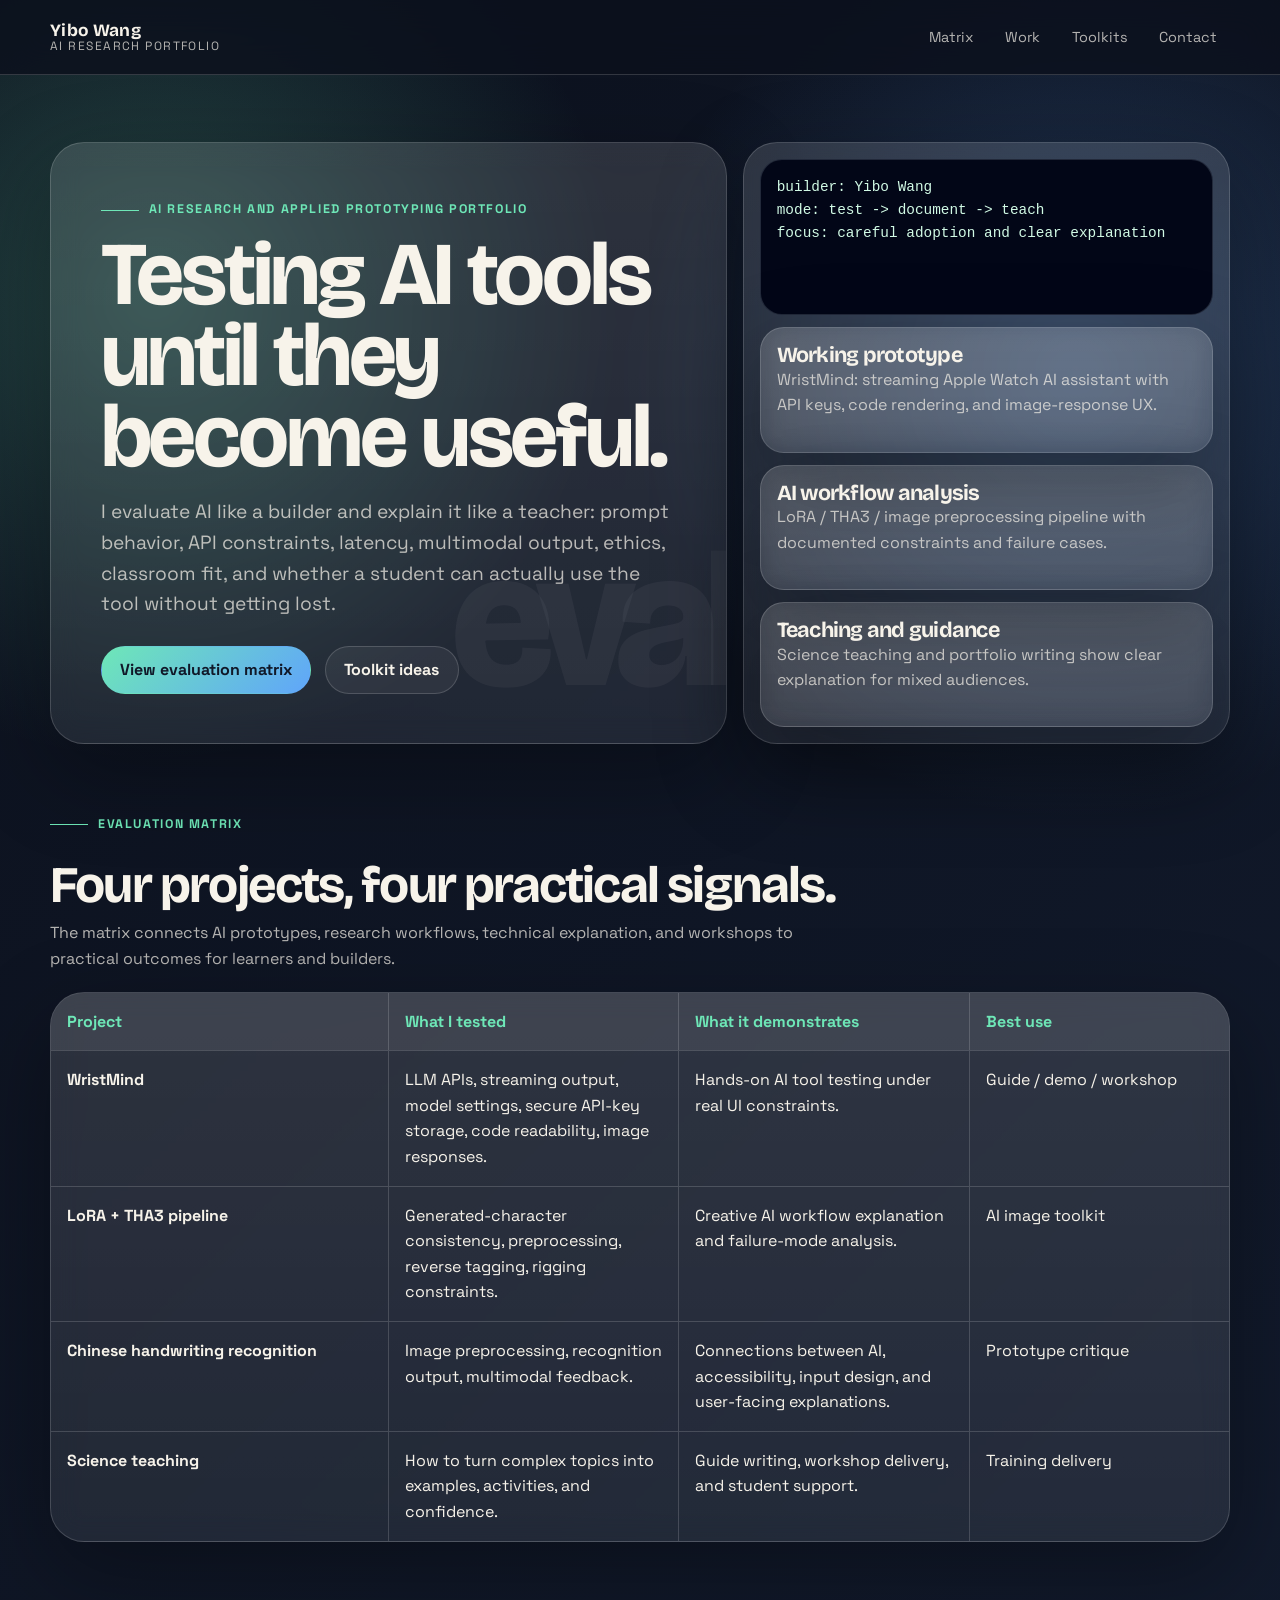
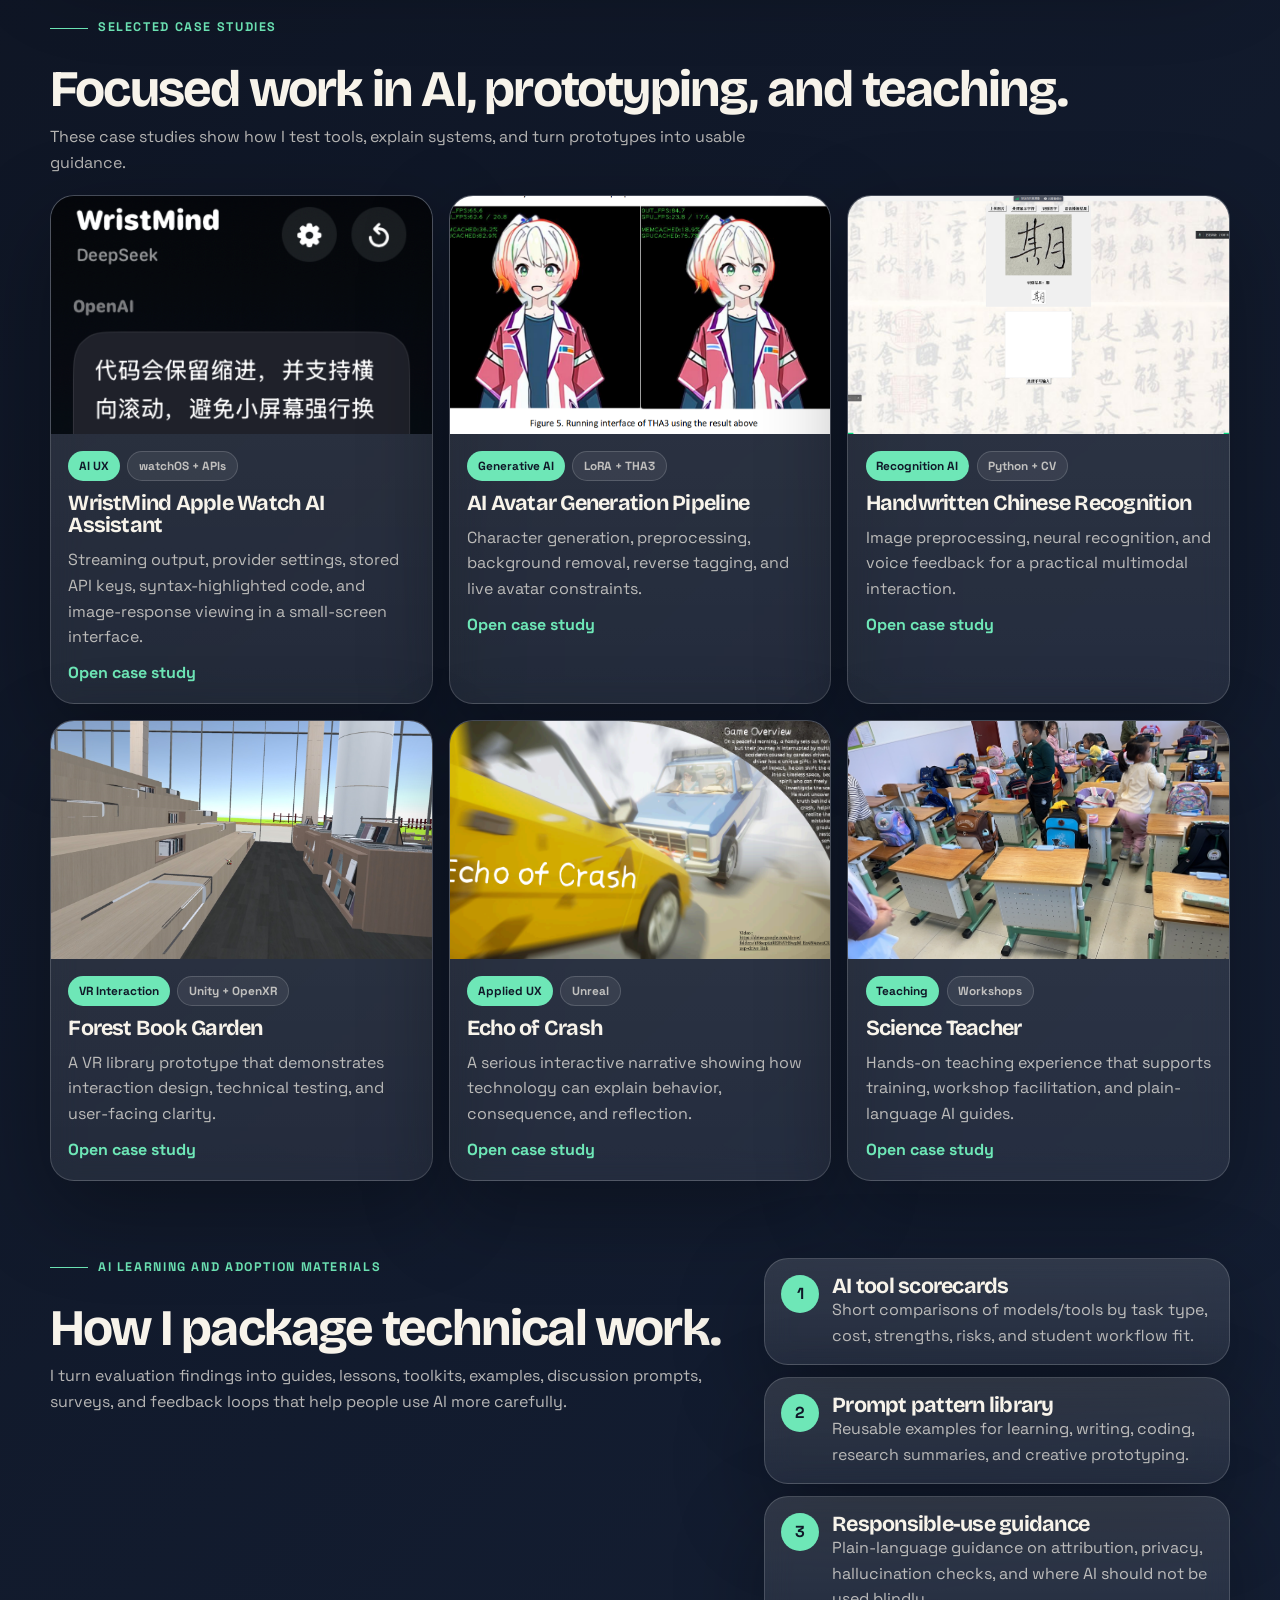
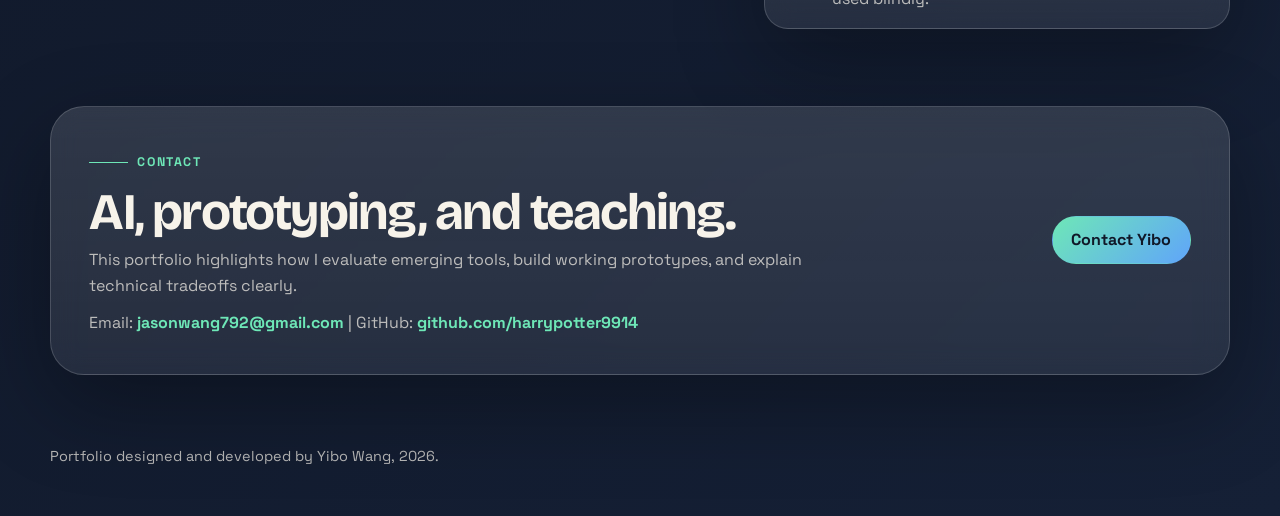
==== commit 216fdee7: "Polish final portfolio copy and layout" ====
--- a/index.html
+++ b/index.html
@@ -1,9 +1,9 @@
 <!DOCTYPE html><html lang="en"><head><meta charset="UTF-8"><meta name="viewport" content="width=device-width, initial-scale=1.0"><!-- Google tag (gtag.js) --><script async src="https://www.googletagmanager.com/gtag/js?id=G-P1YFTKP2V9"></script><script>window.dataLayer=window.dataLayer||[];function gtag(){dataLayer.push(arguments);}gtag('js',new Date());gtag('config','G-P1YFTKP2V9');</script><title>Yibo Wang | AI Research Portfolio</title><meta name="description" content="AI research, prototyping, and teaching portfolio by Yibo Wang."><meta property="og:title" content="Yibo Wang | AI Research Portfolio"><meta property="og:description" content="AI research, prototyping, and teaching portfolio by Yibo Wang."><meta property="og:type" content="website"><link rel="preconnect" href="https://fonts.googleapis.com"><link rel="preconnect" href="https://fonts.gstatic.com" crossorigin><link href="https://fonts.googleapis.com/css2?family=Bricolage+Grotesque:wght@500;700;800&family=Space+Grotesk:wght@400;500;700&display=swap" rel="stylesheet"><link rel="stylesheet" href="assets/css/role-site.css"></head><body class="theme-ai"><header class="site-header"><div class="container header-row"><a class="brand" href="#top"><strong>Yibo Wang</strong><span>AI Research Portfolio</span></a><nav class="site-nav"><ul><li><a href="#matrix">Matrix</a></li><li><a href="#work">Work</a></li><li><a href="#toolkits">Toolkits</a></li><li><a href="#contact">Contact</a></li></ul></nav></div></header><main id="top">
 <section class="ai-hero"><div class="container ai-hero-grid"><div class="card ai-main"><div class="eyebrow">AI Research and Applied Prototyping Portfolio</div><h1>Testing AI tools until they become useful.</h1><p class="lede">I evaluate AI like a builder and explain it like a teacher: prompt behavior, API constraints, latency, multimodal output, ethics, classroom fit, and whether a student can actually use the tool without getting lost.</p><div class="actions"><a class="button" href="#matrix">View evaluation matrix</a><a class="button-secondary" href="#toolkits">Toolkit ideas</a></div></div><aside class="terminal-card card"><pre>builder: Yibo Wang
 mode: test -> document -> teach
-focus: useful adoption, not hype</pre><div class="lab-stack"><div class="mini-card"><h3>Prototype proof</h3><p>WristMind: streaming Apple Watch AI assistant with API keys, code rendering, and image-response UX.</p></div><div class="mini-card"><h3>Research proof</h3><p>LoRA / THA3 / image preprocessing pipeline with documented constraints and failure cases.</p></div><div class="mini-card"><h3>Teaching proof</h3><p>Science teaching and portfolio writing show clear explanation for mixed audiences.</p></div></div></aside></div></section>
-<section class="section" id="matrix"><div class="container"><div class="section-heading"><div class="eyebrow">Evaluation matrix</div><h2>Four projects, four practical signals.</h2><p>This page keeps the focus narrow: AI tools, research workflows, technical explanation, and workshops. Media projects stay secondary.</p></div><div class="matrix"><div class="matrix-row matrix-head"><div>Project</div><div>What I tested</div><div>What it demonstrates</div><div>Best use</div></div><div class="matrix-row"><div><strong>WristMind</strong></div><div>LLM APIs, streaming output, model settings, secure API-key storage, code readability, image responses.</div><div>Hands-on AI tool testing under real UI constraints.</div><div>Guide / demo / workshop</div></div><div class="matrix-row"><div><strong>LoRA + THA3 pipeline</strong></div><div>Generated-character consistency, preprocessing, reverse tagging, rigging constraints.</div><div>Creative AI workflow explanation and failure-mode analysis.</div><div>AI image toolkit</div></div><div class="matrix-row"><div><strong>Chinese handwriting recognition</strong></div><div>Image preprocessing, recognition output, multimodal feedback.</div><div>Connections between AI, accessibility, input design, and user-facing explanations.</div><div>Prototype critique</div></div><div class="matrix-row"><div><strong>Science teaching</strong></div><div>How to turn complex topics into examples, activities, and confidence.</div><div>Guide writing, workshop delivery, and student support.</div><div>Training delivery</div></div></div></div></section>
-<section class="section" id="work"><div class="container"><div class="section-heading"><div class="eyebrow">Selected case studies</div><h2>Focused work in AI, prototyping, and teaching.</h2><p>This portfolio section is intentionally selective: these projects show how I test tools, explain systems, and turn prototypes into usable guidance.</p></div><div class="grid-3"><article class="work-card"><img src="assets/images/wristmind/code.png" alt="WristMind Apple Watch code rendering screenshot"><div class="card-body"><div class="tag-row"><span class="tag">AI UX</span><span class="pill">watchOS + APIs</span></div><h3>WristMind Apple Watch AI Assistant</h3><p>Streaming output, provider settings, stored API keys, syntax-highlighted code, and image-response viewing in a small-screen interface.</p><a class="project-link" href="projects/wristmind.html">Open case study</a></div></article><article class="work-card"><img src="assets/images/research-project2.png" alt="AI Avatar Generation Pipeline"><div class="card-body"><div class="tag-row"><span class="tag">Generative AI</span><span class="pill">LoRA + THA3</span></div><h3>AI Avatar Generation Pipeline</h3><p>Character generation, preprocessing, background removal, reverse tagging, and live avatar constraints.</p><a class="project-link" href="projects/research-project2.html">Open case study</a></div></article><article class="work-card"><img src="assets/images/software-project2.png" alt="Handwritten Chinese Recognition"><div class="card-body"><div class="tag-row"><span class="tag">Recognition AI</span><span class="pill">Python + CV</span></div><h3>Handwritten Chinese Recognition</h3><p>Image preprocessing, neural recognition, and voice feedback for a practical multimodal interaction.</p><a class="project-link" href="projects/software-project2.html">Open case study</a></div></article><article class="work-card"><img src="assets/images/game-project1.png" alt="Forest Book Garden"><div class="card-body"><div class="tag-row"><span class="tag">VR Interaction</span><span class="pill">Unity + OpenXR</span></div><h3>Forest Book Garden</h3><p>A VR library prototype that demonstrates interaction design, technical testing, and user-facing clarity.</p><a class="project-link" href="projects/game-project1.html">Open case study</a></div></article><article class="work-card"><img src="assets/images/project3.png" alt="Echo of Crash"><div class="card-body"><div class="tag-row"><span class="tag">Applied UX</span><span class="pill">Unreal</span></div><h3>Echo of Crash</h3><p>A serious interactive narrative showing how technology can explain behavior, consequence, and reflection.</p><a class="project-link" href="projects/project3.html">Open case study</a></div></article><article class="work-card"><img src="assets/images/volunteer-project2.jpg" alt="Science Teacher"><div class="card-body"><div class="tag-row"><span class="tag">Teaching</span><span class="pill">Workshops</span></div><h3>Science Teacher</h3><p>Hands-on teaching experience that supports training, workshop facilitation, and plain-language AI guides.</p><a class="project-link" href="projects/volunteer-project2.html">Open case study</a></div></article></div></div></section>
-<section class="section" id="toolkits"><div class="container toolkit-grid"><div><div class="section-heading"><div class="eyebrow">AI learning and adoption materials</div><h2>How I package technical work.</h2><p>I turn testing notes into guides, lessons, toolkits, examples, discussion prompts, surveys, and feedback loops that help people use AI more carefully.</p></div></div><div class="toolkit-list"><div class="mini-card"><span class="number">1</span><div><h3>AI tool scorecards</h3><p>Short comparisons of models/tools by task type, cost, strengths, risks, and student workflow fit.</p></div></div><div class="mini-card"><span class="number">2</span><div><h3>Prompt pattern library</h3><p>Reusable examples for learning, writing, coding, research summaries, and creative prototyping.</p></div></div><div class="mini-card"><span class="number">3</span><div><h3>Responsible-use notes</h3><p>Plain-language guidance on attribution, privacy, hallucination checks, and where AI should not be used blindly.</p></div></div></div></div></section>
+focus: careful adoption and clear explanation</pre><div class="lab-stack"><div class="mini-card"><h3>Working prototype</h3><p>WristMind: streaming Apple Watch AI assistant with API keys, code rendering, and image-response UX.</p></div><div class="mini-card"><h3>AI workflow analysis</h3><p>LoRA / THA3 / image preprocessing pipeline with documented constraints and failure cases.</p></div><div class="mini-card"><h3>Teaching and guidance</h3><p>Science teaching and portfolio writing show clear explanation for mixed audiences.</p></div></div></aside></div></section>
+<section class="section" id="matrix"><div class="container"><div class="section-heading"><div class="eyebrow">Evaluation matrix</div><h2>Four projects, four practical signals.</h2><p>The matrix connects AI prototypes, research workflows, technical explanation, and workshops to practical outcomes for learners and builders.</p></div><div class="matrix"><div class="matrix-row matrix-head"><div>Project</div><div>What I tested</div><div>What it demonstrates</div><div>Best use</div></div><div class="matrix-row"><div><strong>WristMind</strong></div><div>LLM APIs, streaming output, model settings, secure API-key storage, code readability, image responses.</div><div>Hands-on AI tool testing under real UI constraints.</div><div>Guide / demo / workshop</div></div><div class="matrix-row"><div><strong>LoRA + THA3 pipeline</strong></div><div>Generated-character consistency, preprocessing, reverse tagging, rigging constraints.</div><div>Creative AI workflow explanation and failure-mode analysis.</div><div>AI image toolkit</div></div><div class="matrix-row"><div><strong>Chinese handwriting recognition</strong></div><div>Image preprocessing, recognition output, multimodal feedback.</div><div>Connections between AI, accessibility, input design, and user-facing explanations.</div><div>Prototype critique</div></div><div class="matrix-row"><div><strong>Science teaching</strong></div><div>How to turn complex topics into examples, activities, and confidence.</div><div>Guide writing, workshop delivery, and student support.</div><div>Training delivery</div></div></div></div></section>
+<section class="section" id="work"><div class="container"><div class="section-heading"><div class="eyebrow">Selected case studies</div><h2>Focused work in AI, prototyping, and teaching.</h2><p>These case studies show how I test tools, explain systems, and turn prototypes into usable guidance.</p></div><div class="grid-3"><article class="work-card"><img src="assets/images/wristmind/code.png" alt="WristMind Apple Watch code rendering screenshot"><div class="card-body"><div class="tag-row"><span class="tag">AI UX</span><span class="pill">watchOS + APIs</span></div><h3>WristMind Apple Watch AI Assistant</h3><p>Streaming output, provider settings, stored API keys, syntax-highlighted code, and image-response viewing in a small-screen interface.</p><a class="project-link" href="projects/wristmind.html">Open case study</a></div></article><article class="work-card"><img src="assets/images/research-project2.png" alt="AI Avatar Generation Pipeline"><div class="card-body"><div class="tag-row"><span class="tag">Generative AI</span><span class="pill">LoRA + THA3</span></div><h3>AI Avatar Generation Pipeline</h3><p>Character generation, preprocessing, background removal, reverse tagging, and live avatar constraints.</p><a class="project-link" href="projects/research-project2.html">Open case study</a></div></article><article class="work-card"><img src="assets/images/software-project2.png" alt="Handwritten Chinese Recognition"><div class="card-body"><div class="tag-row"><span class="tag">Recognition AI</span><span class="pill">Python + CV</span></div><h3>Handwritten Chinese Recognition</h3><p>Image preprocessing, neural recognition, and voice feedback for a practical multimodal interaction.</p><a class="project-link" href="projects/software-project2.html">Open case study</a></div></article><article class="work-card"><img src="assets/images/game-project1.png" alt="Forest Book Garden"><div class="card-body"><div class="tag-row"><span class="tag">VR Interaction</span><span class="pill">Unity + OpenXR</span></div><h3>Forest Book Garden</h3><p>A VR library prototype that demonstrates interaction design, technical testing, and user-facing clarity.</p><a class="project-link" href="projects/game-project1.html">Open case study</a></div></article><article class="work-card"><img src="assets/images/project3.png" alt="Echo of Crash"><div class="card-body"><div class="tag-row"><span class="tag">Applied UX</span><span class="pill">Unreal</span></div><h3>Echo of Crash</h3><p>A serious interactive narrative showing how technology can explain behavior, consequence, and reflection.</p><a class="project-link" href="projects/project3.html">Open case study</a></div></article><article class="work-card"><img src="assets/images/volunteer-project2.jpg" alt="Science Teacher"><div class="card-body"><div class="tag-row"><span class="tag">Teaching</span><span class="pill">Workshops</span></div><h3>Science Teacher</h3><p>Hands-on teaching experience that supports training, workshop facilitation, and plain-language AI guides.</p><a class="project-link" href="projects/volunteer-project2.html">Open case study</a></div></article></div></div></section>
+<section class="section" id="toolkits"><div class="container toolkit-grid"><div><div class="section-heading"><div class="eyebrow">AI learning and adoption materials</div><h2>How I package technical work.</h2><p>I turn evaluation findings into guides, lessons, toolkits, examples, discussion prompts, surveys, and feedback loops that help people use AI more carefully.</p></div></div><div class="toolkit-list"><div class="mini-card"><span class="number">1</span><div><h3>AI tool scorecards</h3><p>Short comparisons of models/tools by task type, cost, strengths, risks, and student workflow fit.</p></div></div><div class="mini-card"><span class="number">2</span><div><h3>Prompt pattern library</h3><p>Reusable examples for learning, writing, coding, research summaries, and creative prototyping.</p></div></div><div class="mini-card"><span class="number">3</span><div><h3>Responsible-use guidance</h3><p>Plain-language guidance on attribution, privacy, hallucination checks, and where AI should not be used blindly.</p></div></div></div></div></section>
 <section class="section" id="contact"><div class="container contact-card card"><div><div class="eyebrow">Contact</div><h2>AI, prototyping, and teaching.</h2><p>This portfolio highlights how I evaluate emerging tools, build working prototypes, and explain technical tradeoffs clearly.</p><p>Email: <a class="project-link" href="mailto:jasonwang792@gmail.com">jasonwang792@gmail.com</a> | GitHub: <a class="project-link" href="https://github.com/harrypotter9914">github.com/harrypotter9914</a></p></div><a class="button" href="mailto:jasonwang792@gmail.com">Contact Yibo</a></div></section>
 </main><footer class="footer"><div class="container">Portfolio designed and developed by Yibo Wang, 2026.</div></footer></body></html>
--- a/assets/css/role-site.css
+++ b/assets/css/role-site.css
@@ -28,10 +28,12 @@
 .cinema-hero{padding:3.2rem 0 1.5rem}.cinema-frame{border-radius:42px;overflow:hidden;position:relative;min-height:620px;display:grid;grid-template-rows:1fr auto;background:#070403;box-shadow:var(--shadow)}.cinema-frame:before,.cinema-frame:after{content:'';position:absolute;left:0;right:0;height:36px;background:repeating-linear-gradient(90deg,rgba(255,255,255,.18) 0 34px,transparent 34px 58px);z-index:2}.cinema-frame:before{top:0}.cinema-frame:after{bottom:0}.cinema-image{position:absolute;inset:0;width:100%;height:100%;object-fit:cover;opacity:.56}.cinema-copy{position:relative;z-index:3;align-self:end;padding:clamp(2rem,5vw,4rem);max-width:850px}.cinema-copy h1{max-width:11ch;text-shadow:0 16px 45px rgba(0,0,0,.55)}.reel-strip{position:relative;z-index:3;display:grid;grid-template-columns:repeat(4,1fr);gap:.6rem;padding:0 clamp(1rem,3vw,2rem) 2rem}.reel-strip a{display:grid;text-decoration:none;border:1px solid var(--line);border-radius:18px;overflow:hidden;background:rgba(0,0,0,.38)}.reel-strip img{aspect-ratio:16/9;object-fit:cover}.reel-strip span{padding:.65rem;font-weight:800}.lead-layout{display:grid;grid-template-columns:minmax(0,1.35fr) minmax(280px,.65fr);gap:1rem}.lead-layout .work-card:first-child img{aspect-ratio:16/9}.production-board{display:grid;grid-template-columns:repeat(3,1fr);gap:1rem}.gear-card{border-radius:var(--radius-lg);padding:1.15rem}.gear-card ul{margin:.6rem 0 0;padding-left:1.1rem;color:var(--muted)}.portrait-stage{display:grid;grid-template-columns:.72fr 1.28fr;gap:1rem;align-items:stretch}
 
 /* Maker layout */
-.maker-hero{padding:3.6rem 0 1.6rem}.maker-board{display:grid;grid-template-columns:.85fr 1.15fr;gap:1rem}.maker-intro{border-radius:var(--radius-xl);padding:clamp(1.7rem,4vw,3rem)}.content-lanes{display:grid;grid-template-columns:repeat(2,1fr);gap:.85rem}.lane{border-radius:var(--radius-lg);padding:1rem;min-height:210px;display:grid;align-content:space-between}.lane strong{font-family:'Bricolage Grotesque';font-size:1.35rem}.lane ul{margin:.7rem 0 0;padding-left:1rem;color:var(--muted)}.editorial-grid{display:grid;grid-template-columns:1.1fr .9fr;gap:1rem}.editorial-stack{display:grid;gap:1rem}.package-grid{display:grid;grid-template-columns:repeat(4,1fr);gap:.85rem}.package-grid .mini-card{min-height:180px}.maker-feature-grid{display:grid;grid-template-columns:repeat(6,1fr);gap:1rem}.maker-feature-grid .work-card:nth-child(1){grid-column:span 3}.maker-feature-grid .work-card:nth-child(2){grid-column:span 3}.maker-feature-grid .work-card{grid-column:span 2}
+.maker-hero{padding:3.6rem 0 1.6rem}.maker-board{display:grid;grid-template-columns:.85fr 1.15fr;gap:1rem}.maker-intro{border-radius:var(--radius-xl);padding:clamp(1.7rem,4vw,3rem)}.content-lanes{display:grid;grid-template-columns:repeat(2,1fr);gap:.85rem}.lane{border-radius:var(--radius-lg);padding:1rem;min-height:210px;display:grid;align-content:space-between}.lane strong{font-family:'Bricolage Grotesque';font-size:1.35rem}.lane ul{margin:.7rem 0 0;padding-left:1rem;color:var(--muted)}.editorial-grid{display:grid;grid-template-columns:1.1fr .9fr;gap:1rem}.editorial-stack{display:grid;gap:1rem}.package-grid{display:grid;grid-template-columns:repeat(4,1fr);gap:.85rem}.package-grid .mini-card{min-height:180px}.maker-feature-grid{display:grid;grid-template-columns:repeat(3,minmax(0,1fr));gap:1rem}.maker-feature-grid .work-card{min-width:0}
 
 /* Athletics layout */
-.athletics-hero{padding:3.4rem 0 1.7rem}.scoreboard{border-radius:28px;overflow:hidden;background:#00103a;border:1px solid var(--line);box-shadow:var(--shadow)}.score-top{display:grid;grid-template-columns:1fr auto 1fr;align-items:center;gap:1rem;padding:1rem 1.25rem;background:rgba(255,255,255,.1);border-bottom:1px solid var(--line);font-weight:900;letter-spacing:.12em;text-transform:uppercase}.score-number{font-family:'Bricolage Grotesque';font-size:clamp(2.8rem,8vw,7rem);line-height:.85}.score-body{display:grid;grid-template-columns:minmax(0,1fr) minmax(300px,.76fr);gap:1rem;padding:clamp(1.4rem,4vw,2.5rem)}.score-body h1{max-width:12ch}.score-card{border-radius:var(--radius-lg);padding:1rem;background:rgba(255,255,255,.1);border:1px solid var(--line)}.motion-board{display:grid;grid-template-columns:1.2fr .8fr;gap:1rem}.motion-board .work-card:first-child img{aspect-ratio:16/8}.support-grid{display:grid;grid-template-columns:repeat(5,1fr);gap:.75rem}.support-grid .mini-card{min-height:170px}.action-stack{display:grid;gap:1rem}.action-stack .work-card{display:grid;grid-template-columns:220px 1fr}.action-stack .work-card img{height:100%;aspect-ratio:auto}
+.athletics-hero{padding:3.4rem 0 1.7rem}.scoreboard{border-radius:28px;overflow:hidden;background:#00103a;border:1px solid var(--line);box-shadow:var(--shadow)}.score-top{display:grid;grid-template-columns:1fr auto 1fr;align-items:center;gap:1rem;padding:1rem 1.25rem;background:rgba(255,255,255,.1);border-bottom:1px solid var(--line);font-weight:900;letter-spacing:.12em;text-transform:uppercase}.score-number{display:block;max-width:100%;font-family:'Bricolage Grotesque';font-size:clamp(2.45rem,4.2vw,4.8rem);line-height:.85;letter-spacing:-.06em;white-space:nowrap}.score-body{display:grid;grid-template-columns:minmax(0,1fr) minmax(300px,.76fr);gap:1rem;padding:clamp(1.4rem,4vw,2.5rem)}.score-body h1{max-width:12ch}.score-card{min-width:0;overflow:hidden;border-radius:var(--radius-lg);padding:1rem;background:rgba(255,255,255,.1);border:1px solid var(--line)}.motion-board{display:grid;grid-template-columns:1.2fr .8fr;gap:1rem}.motion-board .work-card:first-child img{aspect-ratio:16/8}.support-grid{display:grid;grid-template-columns:repeat(5,1fr);gap:.75rem}.support-grid .mini-card{min-height:170px}.action-stack{display:grid;gap:1rem}.action-stack .work-card{display:grid;grid-template-columns:220px 1fr}.action-stack .work-card img{height:100%;aspect-ratio:auto}
+
+@media(max-width:1180px) and (min-width:981px){.score-body{grid-template-columns:1fr}.score-body .grid-2{grid-template-columns:repeat(4,minmax(0,1fr))}.score-number{font-size:clamp(2.2rem,4.6vw,4rem)}}
 
 @media(max-width:980px){.ai-hero-grid,.toolkit-grid,.lead-layout,.portrait-stage,.maker-board,.editorial-grid,.score-body,.motion-board{grid-template-columns:1fr}.grid-2,.grid-3,.grid-4,.production-board,.package-grid,.support-grid,.content-lanes{grid-template-columns:1fr}.matrix-row{grid-template-columns:1fr}.matrix-row>*{border-left:0;border-top:1px solid var(--line)}.matrix-row>*:first-child{border-top:0}.reel-strip{grid-template-columns:1fr 1fr}.maker-feature-grid,.maker-feature-grid .work-card{display:grid;grid-template-columns:1fr;grid-column:auto}.action-stack .work-card{grid-template-columns:1fr}.site-nav ul{display:none}.contact-card{grid-template-columns:1fr}.cinema-frame{min-height:560px}.score-top{grid-template-columns:1fr;text-align:center}}
 @media(max-width:640px){.reel-strip{grid-template-columns:1fr}.cinema-copy{padding-top:5rem}.cinema-frame{min-height:680px}}
